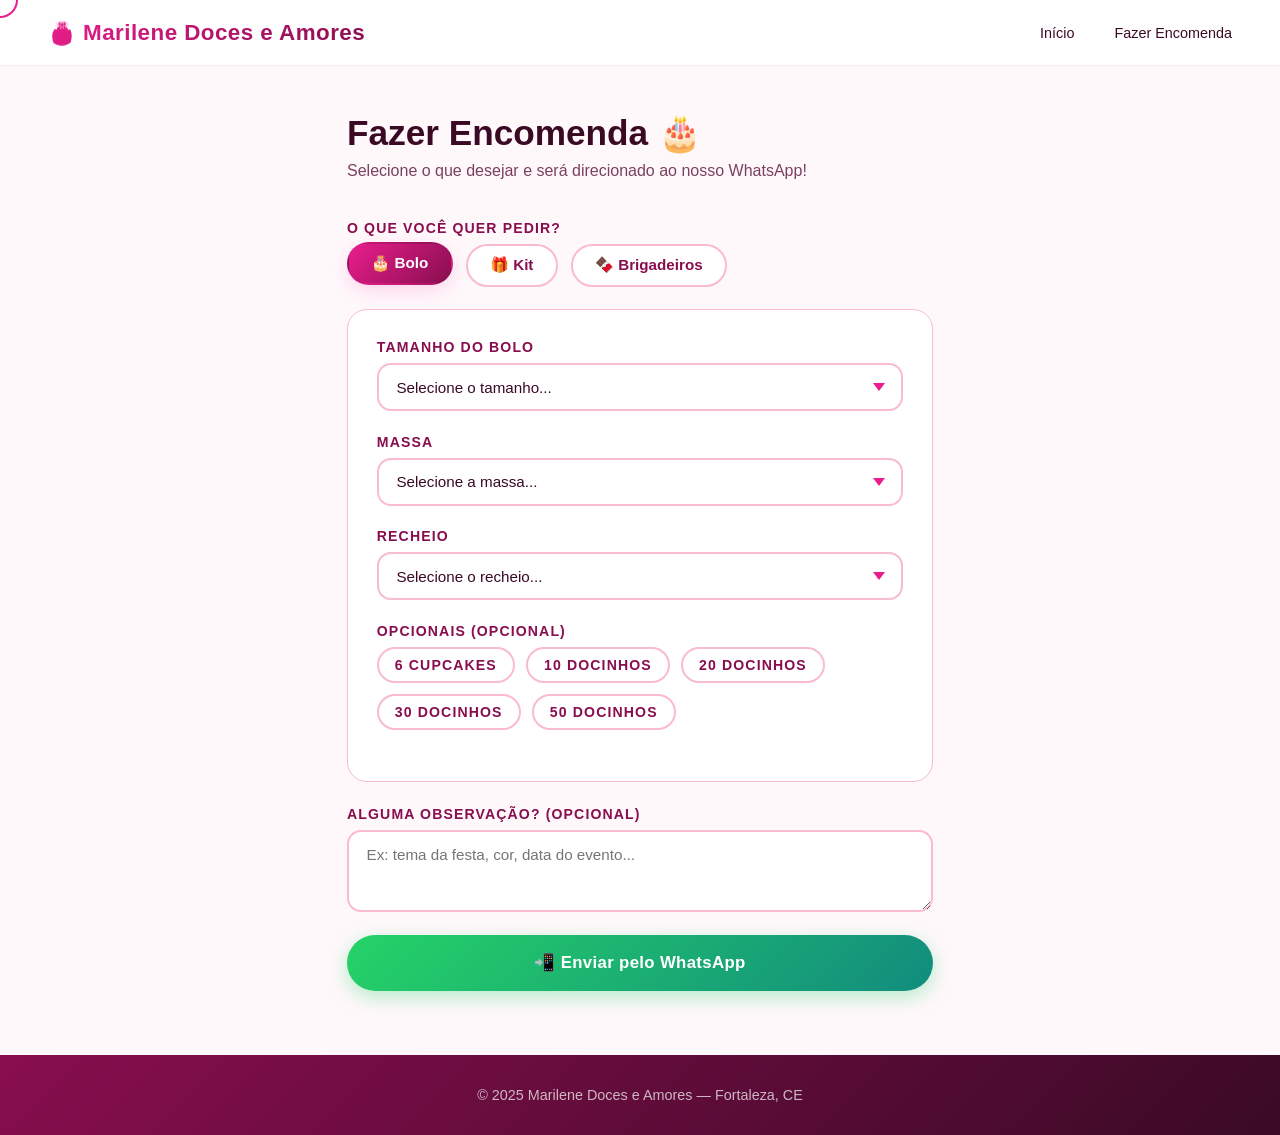
==== encomenda.html @ c903c0bf "subir" ====
<!DOCTYPE html>
<html lang="pt-BR">
<head>
  <meta charset="UTF-8">
  <meta name="viewport" content="width=device-width, initial-scale=1.0">
  <title>Fazer Encomenda — Marilene Bolos</title>
  <link rel="stylesheet" href="css/style.css">
</head>
<body>

  <!-- NAV -->
  <nav>
    <div class="logo">🎂 Marilene Doces e Amores</div>
    <ul>
      <li><a href="index.html">Início</a></li>
      <li><a href="encomenda.html">Fazer Encomenda</a></li>
    </ul>
  </nav>

  <!-- FORMULÁRIO -->
  <section id="encomenda">
    <h2>Fazer Encomenda 🎂</h2>
    <p class="encomenda-subtitulo">Selecione o que desejar e será direcionado ao nosso WhatsApp!</p>

    <form id="form-encomenda">

      <!-- TIPO DE PEDIDO -->
      <div class="form-grupo">
        <label>O que você quer pedir?</label>
        <div class="opcoes-tipo">
          <button type="button" class="tipo-btn ativo" onclick="selecionarTipo('bolo', this)">🎂 Bolo</button>
          <button type="button" class="tipo-btn" onclick="selecionarTipo('kit', this)">🎁 Kit</button>
          <button type="button" class="tipo-btn" onclick="selecionarTipo('brigadeiro', this)">🍫 Brigadeiros</button>
        </div>
      </div>

      <!-- SEÇÃO BOLO -->
      <div id="secao-bolo" class="secao-pedido">

        <div class="form-grupo">
          <label>Tamanho do bolo</label>
          <select id="tamanho">
            <option value="">Selecione o tamanho...</option>
            <option value="15 fatias — R$ 115,00">15 fatias — R$ 115,00</option>
            <option value="20 fatias — R$ 130,00">20 fatias — R$ 130,00</option>
            <option value="30 fatias — R$ 140,00">30 fatias — R$ 140,00</option>
            <option value="40 fatias — R$ 190,00">40 fatias — R$ 190,00</option>
            <option value="50 fatias — R$ 225,00">50 fatias — R$ 225,00</option>
            <option value="70 fatias — R$ 350,00">70 fatias — R$ 350,00</option>
          </select>
        </div>

        <div class="form-grupo">
          <label>Massa</label>
          <select id="massa">
            <option value="">Selecione a massa...</option>
            <option value="Red Velvet">Red Velvet</option>
            <option value="Chocolate">Chocolate</option>
            <option value="Branca">Branca</option>
            <option value="Cacau Black (acréscimo no valor)">Cacau Black (acréscimo no valor)</option>
          </select>
        </div>

        <div class="form-grupo">
          <label>Recheio</label>
          <select id="recheio">
            <option value="">Selecione o recheio...</option>
            <option value="Coco">Coco</option>
            <option value="Prestígio">Prestígio</option>
            <option value="Brigadeiro/Chocolate">Brigadeiro/Chocolate</option>
            <option value="Sensação">Sensação</option>
            <option value="Quatro Leites">Quatro Leites</option>
            <option value="Limão">Limão</option>
            <option value="Doce de Leite">Doce de Leite</option>
            <option value="Maracujá">Maracujá</option>
            <option value="Ninho">Ninho</option>
            <option value="Café">Café</option>
            <option value="Sabor Especial (verificar disponibilidade)">Sabor Especial</option>
          </select>
        </div>

        <!-- OPCIONAIS -->
        <div class="form-grupo">
          <label>Opcionais (opcional)</label>
          <div class="opcionais-grid">
            <label class="opcional-item">
              <input type="checkbox" value="+ 6 Cupcakes"> 6 Cupcakes
            </label>
            <label class="opcional-item">
              <input type="checkbox" value="+ 10 Docinhos"> 10 Docinhos
            </label>
            <label class="opcional-item">
              <input type="checkbox" value="+ 20 Docinhos"> 20 Docinhos
            </label>
            <label class="opcional-item">
              <input type="checkbox" value="+ 30 Docinhos"> 30 Docinhos
            </label>
            <label class="opcional-item">
              <input type="checkbox" value="+ 50 Docinhos"> 50 Docinhos
            </label>
          </div>
        </div>

      </div>
      <!-- FIM SEÇÃO BOLO -->

      <!-- SEÇÃO KIT -->
      <div id="secao-kit" class="secao-pedido" style="display:none;">

        <div class="form-grupo">
          <label>Escolha o Kit</label>
          <select id="kit">
            <option value="">Selecione o kit...</option>
            <option value="Kit Mensário — R$ 110,00 (Bolo 8 fatias + 4 Cupcakes + 10 Docinhos)">Kit Mensário — R$ 110,00</option>
            <option value="Kit 01 — R$ 135,00 (Bolo 15 fatias + 6 Cupcakes)">Kit 01 — R$ 135,00</option>
            <option value="Kit 02 — R$ 170,00 (Bolo 20 fatias + 6 Cupcakes + 20 Docinhos)">Kit 02 — R$ 170,00</option>
            <option value="Kit 03 — R$ 190,00 (Bolo 30 fatias + 6 Cupcakes + 30 Docinhos)">Kit 03 — R$ 190,00</option>
            <option value="Kit 04 — R$ 300,00 (Bolo 40 fatias + 6 Cupcakes + 50 Docinhos)">Kit 04 — R$ 300,00</option>
            <option value="Kit 05 — R$ 350,00 (Bolo 50 fatias + 6 Cupcakes + 50 Docinhos)">Kit 05 — R$ 350,00</option>
            <option value="Kit 06 — R$ 500,00 (Bolo 70 fatias + 6 Cupcakes + 50 Docinhos)">Kit 06 — R$ 500,00</option>
          </select>
        </div>

        <div class="form-grupo">
          <label>Massa</label>
          <select id="massa-kit">
            <option value="">Selecione a massa...</option>
            <option value="Red Velvet">Red Velvet</option>
            <option value="Chocolate">Chocolate</option>
            <option value="Branca">Branca</option>
            <option value="Cacau Black (acréscimo no valor)">Cacau Black (acréscimo no valor)</option>
          </select>
        </div>

        <div class="form-grupo">
          <label>Recheio</label>
          <select id="recheio-kit">
            <option value="">Selecione o recheio...</option>
            <option value="Coco">Coco</option>
            <option value="Prestígio">Prestígio</option>
            <option value="Brigadeiro/Chocolate">Brigadeiro/Chocolate</option>
            <option value="Sensação">Sensação</option>
            <option value="Quatro Leites">Quatro Leites</option>
            <option value="Limão">Limão</option>
            <option value="Doce de Leite">Doce de Leite</option>
            <option value="Maracujá">Maracujá</option>
            <option value="Ninho">Ninho</option>
            <option value="Café">Café</option>
            <option value="Sabor Especial (verificar disponibilidade)">Sabor Especial</option>
          </select>
        </div>

      </div>
      <!-- FIM SEÇÃO KIT -->

      <!-- SEÇÃO BRIGADEIROS -->
      <div id="secao-brigadeiro" class="secao-pedido" style="display:none;">

        <div class="form-grupo">
          <label>Brigadeiros</label>
          <select id="brigadeiro">
            <option value="">Selecione...</option>
            <option value="Cento de Brigadeiros — R$ 150,00">Cento — R$ 150,00</option>
          </select>
        </div>

      </div>
      <!-- FIM SEÇÃO BRIGADEIROS -->

      <!-- OBSERVAÇÕES -->
      <div class="form-grupo">
        <label>Alguma observação? (opcional)</label>
        <textarea id="obs" placeholder="Ex: tema da festa, cor, data do evento..." rows="3"></textarea>
      </div>

      <button type="submit" class="btn-whatsapp">
        📲 Enviar pelo WhatsApp
      </button>

    </form>
  </section>

  <!-- RODAPÉ -->
  <footer>
    <p>© 2025 Marilene Doces e Amores — Fortaleza, CE</p>
  </footer>

  <script src="js/script.js"></script>
</body>
</html>
---- css/style.css ----
/* ================================
   RESET E BASE
================================ */
* {
  margin: 0;
  padding: 0;
  box-sizing: border-box;
}

:root {
  --rosa:        #e91e8c;
  --rosa-claro:  #f8bbd0;
  --rosa-suave:  #fce4ec;
  --rosa-escuro: #880e4f;
  --branco:      #ffffff;
  --creme:       #fff8fb;
  --cinza:       #f3e8ee;
  --texto:       #3a0a25;
  --sombra:      rgba(233, 30, 140, 0.15);
}

html {
  scroll-behavior: smooth;
}

body {
  font-family: 'Segoe UI', sans-serif;
  background: var(--creme);
  color: var(--texto);
  overflow-x: hidden;
}

/* ================================
   CURSOR PERSONALIZADO
================================ */
body {
  cursor: none;
}

.cursor {
  width: 12px;
  height: 12px;
  background: var(--rosa);
  border-radius: 50%;
  position: fixed;
  pointer-events: none;
  z-index: 9999;
  transition: transform 0.15s ease;
}

.cursor-anel {
  width: 36px;
  height: 36px;
  border: 2px solid var(--rosa);
  border-radius: 50%;
  position: fixed;
  pointer-events: none;
  z-index: 9998;
  transition: all 0.12s ease;
  transform: translate(-50%, -50%);
}

/* ================================
   NAV
================================ */
nav {
  position: fixed;
  top: 0; left: 0; right: 0;
  z-index: 1000;
  display: flex;
  justify-content: space-between;
  align-items: center;
  padding: 1.2rem 3rem;
  background: rgba(255, 255, 255, 0.85);
  backdrop-filter: blur(16px);
  border-bottom: 1px solid rgba(233, 30, 140, 0.1);
  transition: all 0.4s ease;
}

nav.scrolled {
  padding: 0.8rem 3rem;
  box-shadow: 0 4px 30px var(--sombra);
}

.logo {
  font-size: 1.4rem;
  font-weight: 800;
  background: linear-gradient(135deg, var(--rosa), var(--rosa-escuro));
  -webkit-background-clip: text;
  -webkit-text-fill-color: transparent;
  letter-spacing: 0.02em;
}

nav ul {
  list-style: none;
  display: flex;
  gap: 2.5rem;
  align-items: center;
}

nav ul a {
  text-decoration: none;
  color: var(--texto);
  font-size: 0.9rem;
  font-weight: 500;
  position: relative;
  transition: color 0.3s;
}

nav ul a::after {
  content: '';
  position: absolute;
  bottom: -4px;
  left: 0;
  width: 0;
  height: 2px;
  background: var(--rosa);
  border-radius: 2px;
  transition: width 0.3s ease;
}

nav ul a:hover { color: var(--rosa); }
nav ul a:hover::after { width: 100%; }

.nav-btn {
  background: linear-gradient(135deg, var(--rosa), var(--rosa-escuro));
  color: #fff;
  border: none;
  padding: 0.6rem 1.4rem;
  border-radius: 50px;
  font-size: 0.85rem;
  font-weight: 600;
  cursor: pointer;
  text-decoration: none;
  transition: all 0.3s ease;
  box-shadow: 0 4px 15px var(--sombra);
}

.nav-btn:hover {
  transform: translateY(-2px);
  box-shadow: 0 8px 25px var(--sombra);
}

/* ================================
   HERO
================================ */
#inicio {
  min-height: 100vh;
  display: flex;
  align-items: center;
  justify-content: center;
  text-align: center;
  padding: 6rem 2rem 4rem;
  position: relative;
  overflow: hidden;
}

.hero-bg {
  position: absolute;
  inset: 0;
  background: radial-gradient(ellipse at 70% 50%, #fce4ec 0%, var(--creme) 60%);
  z-index: 0;
}

/* bolhas decorativas */
.bolha {
  position: absolute;
  border-radius: 50%;
  background: linear-gradient(135deg, var(--rosa-claro), var(--rosa-suave));
  opacity: 0.5;
  animation: flutuar 6s ease-in-out infinite;
}

.bolha-1 { width: 300px; height: 300px; top: -80px; right: -80px; animation-delay: 0s; }
.bolha-2 { width: 180px; height: 180px; bottom: 10%; left: -50px; animation-delay: 2s; }
.bolha-3 { width: 100px; height: 100px; top: 30%; left: 10%; animation-delay: 4s; }

@keyframes flutuar {
  0%, 100% { transform: translateY(0px) scale(1); }
  50% { transform: translateY(-20px) scale(1.05); }
}

.hero-content {
  position: relative;
  z-index: 2;
  max-width: 700px;
}

.hero-tag {
  display: inline-block;
  background: var(--rosa-suave);
  color: var(--rosa);
  font-size: 0.8rem;
  font-weight: 700;
  letter-spacing: 0.15em;
  text-transform: uppercase;
  padding: 0.4rem 1.2rem;
  border-radius: 50px;
  margin-bottom: 1.5rem;
  border: 1px solid var(--rosa-claro);
}

.hero-content h1 {
  font-size: clamp(2.5rem, 6vw, 4.5rem);
  font-weight: 900;
  line-height: 1.1;
  color: var(--texto);
  margin-bottom: 1.2rem;
}

.hero-content h1 span {
  background: linear-gradient(135deg, var(--rosa), var(--rosa-escuro));
  -webkit-background-clip: text;
  -webkit-text-fill-color: transparent;
}

.hero-content p {
  font-size: 1.1rem;
  color: #7a4060;
  margin-bottom: 2.5rem;
  line-height: 1.7;
}

.hero-btns {
  display: flex;
  gap: 1rem;
  justify-content: center;
  flex-wrap: wrap;
}

.btn-primario {
  background: linear-gradient(135deg, var(--rosa), var(--rosa-escuro));
  color: #fff;
  padding: 0.9rem 2.2rem;
  border-radius: 50px;
  font-size: 1rem;
  font-weight: 700;
  text-decoration: none;
  border: none;
  cursor: pointer;
  transition: all 0.3s ease;
  box-shadow: 0 6px 20px var(--sombra);
  display: inline-block;
}

.btn-primario:hover {
  transform: translateY(-3px);
  box-shadow: 0 12px 30px var(--sombra);
}

.btn-secundario {
  background: transparent;
  color: var(--rosa);
  padding: 0.9rem 2.2rem;
  border-radius: 50px;
  font-size: 1rem;
  font-weight: 700;
  text-decoration: none;
  border: 2px solid var(--rosa);
  cursor: pointer;
  transition: all 0.3s ease;
  display: inline-block;
}

.btn-secundario:hover {
  background: var(--rosa-suave);
  transform: translateY(-3px);
}

/* contador hero */
.hero-stats {
  display: flex;
  justify-content: center;
  gap: 3rem;
  margin-top: 3.5rem;
  flex-wrap: wrap;
}

.stat {
  text-align: center;
}

.stat strong {
  display: block;
  font-size: 2rem;
  font-weight: 900;
  background: linear-gradient(135deg, var(--rosa), var(--rosa-escuro));
  -webkit-background-clip: text;
  -webkit-text-fill-color: transparent;
}

.stat span {
  font-size: 0.8rem;
  color: #7a4060;
  text-transform: uppercase;
  letter-spacing: 0.1em;
}

/* ================================
   SEÇÃO GERAL
================================ */
section {
  padding: 5rem 2rem;
}

.secao-topo {
  text-align: center;
  margin-bottom: 3rem;
}

.secao-label {
  display: inline-block;
  background: var(--rosa-suave);
  color: var(--rosa);
  font-size: 0.75rem;
  font-weight: 700;
  letter-spacing: 0.15em;
  text-transform: uppercase;
  padding: 0.35rem 1rem;
  border-radius: 50px;
  margin-bottom: 0.8rem;
  border: 1px solid var(--rosa-claro);
}

.secao-topo h2 {
  font-size: clamp(1.8rem, 4vw, 2.8rem);
  font-weight: 900;
  color: var(--texto);
}

.secao-topo h2 span {
  background: linear-gradient(135deg, var(--rosa), var(--rosa-escuro));
  -webkit-background-clip: text;
  -webkit-text-fill-color: transparent;
}

/* ================================
   ABAS
================================ */
#conteudo {
  max-width: 1100px;
  margin: 0 auto;
  padding: 0 2rem 5rem;
}

.abas {
  display: flex;
  justify-content: center;
  gap: 0.8rem;
  margin-bottom: 3rem;
  background: var(--cinza);
  padding: 0.5rem;
  border-radius: 50px;
  width: fit-content;
  margin-left: auto;
  margin-right: auto;
}

.aba-btn {
  background: transparent;
  border: none;
  color: #7a4060;
  padding: 0.65rem 1.8rem;
  border-radius: 50px;
  font-size: 0.95rem;
  font-weight: 600;
  cursor: pointer;
  font-family: 'Segoe UI', sans-serif;
  transition: all 0.35s ease;
}

.aba-btn.ativa {
  background: linear-gradient(135deg, var(--rosa), var(--rosa-escuro));
  color: #fff;
  box-shadow: 0 4px 15px var(--sombra);
}

.aba-btn:hover:not(.ativa) {
  background: var(--rosa-suave);
  color: var(--rosa);
}

.aba-conteudo { display: none; }
.aba-conteudo.ativa { display: block; animation: fadeIn 0.4s ease; }

@keyframes fadeIn {
  from { opacity: 0; transform: translateY(10px); }
  to   { opacity: 1; transform: translateY(0); }
}

/* ================================
   SEÇÕES DO CARDÁPIO
================================ */
.secao-cardapio {
  margin-bottom: 3.5rem;
}

.secao-titulo {
  font-size: 1.3rem;
  font-weight: 800;
  color: var(--rosa-escuro);
  margin-bottom: 1.5rem;
  display: flex;
  align-items: center;
  gap: 0.5rem;
}

.secao-titulo::after {
  content: '';
  flex: 1;
  height: 2px;
  background: linear-gradient(to right, var(--rosa-claro), transparent);
  margin-left: 0.8rem;
  border-radius: 2px;
}

/* CARDS */
.cards {
  display: grid;
  grid-template-columns: repeat(auto-fill, minmax(180px, 1fr));
  gap: 1.2rem;
}

.card {
  background: var(--branco);
  border: 1.5px solid var(--rosa-claro);
  border-radius: 20px;
  padding: 1.5rem 1.2rem;
  text-align: center;
  cursor: default;
  transition: all 0.35s ease;
  position: relative;
  overflow: hidden;
}

.card::before {
  content: '';
  position: absolute;
  top: 0; left: 0; right: 0;
  height: 3px;
  background: linear-gradient(135deg, var(--rosa), var(--rosa-escuro));
  transform: scaleX(0);
  transition: transform 0.35s ease;
}

.card:hover {
  transform: translateY(-6px);
  box-shadow: 0 16px 40px var(--sombra);
  border-color: var(--rosa);
}

.card:hover::before { transform: scaleX(1); }

.card h3 {
  font-size: 1rem;
  font-weight: 700;
  color: var(--texto);
  margin-bottom: 0.4rem;
}

.card p {
  font-size: 0.82rem;
  color: #7a4060;
  margin-bottom: 0.8rem;
  line-height: 1.5;
}

.card span {
  background: linear-gradient(135deg, var(--rosa), var(--rosa-escuro));
  -webkit-background-clip: text;
  -webkit-text-fill-color: transparent;
  font-weight: 800;
  font-size: 1rem;
}

/* LISTA (recheios/massas) */
.lista-grid {
  display: flex;
  flex-wrap: wrap;
  gap: 0.7rem;
}

.item-lista {
  background: var(--branco);
  border: 1.5px solid var(--rosa-claro);
  color: var(--rosa-escuro);
  padding: 0.45rem 1.1rem;
  border-radius: 50px;
  font-size: 0.88rem;
  font-weight: 500;
  transition: all 0.3s ease;
  cursor: default;
}

.item-lista:hover {
  background: linear-gradient(135deg, var(--rosa), var(--rosa-escuro));
  color: #fff;
  border-color: transparent;
  transform: translateY(-2px);
  box-shadow: 0 4px 12px var(--sombra);
}

.item-lista.destaque {
  background: var(--rosa-suave);
  border-color: var(--rosa);
  color: var(--rosa);
  font-style: italic;
}

/* PAGAMENTO */
.info-pagamento {
  background: linear-gradient(135deg, var(--rosa-suave), #fff);
  border: 1.5px solid var(--rosa-claro);
  border-radius: 20px;
  padding: 1.8rem 2rem;
  display: flex;
  flex-direction: column;
  gap: 0.7rem;
}

.info-pagamento p {
  font-size: 0.95rem;
  color: var(--rosa-escuro);
}

/* GALERIA */
.galeria-grid {
  display: grid;
  grid-template-columns: repeat(3, 1fr);
  gap: 1rem;
}

.galeria-grid img {
  width: 100%;
  border-radius: 16px;
  object-fit: cover;
  height: 220px;
  border: 2px solid var(--rosa-claro);
  transition: all 0.4s ease;
  filter: brightness(0.97);
}

.galeria-grid img:hover {
  transform: scale(1.04);
  box-shadow: 0 12px 32px var(--sombra);
  filter: brightness(1.04);
}

/* ================================
   RODAPÉ
================================ */
footer {
  background: linear-gradient(135deg, var(--rosa-escuro), #3a0a25);
  color: rgba(255,255,255,0.7);
  text-align: center;
  padding: 2rem;
  font-size: 0.9rem;
}

footer strong { color: #fff; }

/* ================================
   PÁGINA ENCOMENDA
================================ */
#encomenda {
  padding: 7rem 2rem 4rem;
  min-height: 100vh;
  max-width: 650px;
  margin: 0 auto;
}

#encomenda h2 {
  font-size: 2.2rem;
  font-weight: 900;
  color: var(--texto);
  margin-bottom: 0.5rem;
}

#encomenda h2 span {
  background: linear-gradient(135deg, var(--rosa), var(--rosa-escuro));
  -webkit-background-clip: text;
  -webkit-text-fill-color: transparent;
}

.encomenda-subtitulo {
  color: #7a4060;
  margin-bottom: 2.5rem;
  font-size: 1rem;
}

/* TIPO BOTÕES */
.opcoes-tipo {
  display: flex;
  gap: 0.8rem;
  flex-wrap: wrap;
}

.tipo-btn {
  background: var(--branco);
  border: 2px solid var(--rosa-claro);
  color: var(--rosa-escuro);
  padding: 0.65rem 1.4rem;
  border-radius: 50px;
  font-size: 0.95rem;
  font-weight: 600;
  cursor: pointer;
  font-family: 'Segoe UI', sans-serif;
  transition: all 0.3s ease;
}

.tipo-btn.ativo {
  background: linear-gradient(135deg, var(--rosa), var(--rosa-escuro));
  color: #fff;
  border-color: transparent;
  box-shadow: 0 6px 18px var(--sombra);
  transform: translateY(-2px);
}

.tipo-btn:hover:not(.ativo) {
  border-color: var(--rosa);
  color: var(--rosa);
  transform: translateY(-2px);
}

/* GRUPO FORM */
.form-grupo {
  display: flex;
  flex-direction: column;
  gap: 0.5rem;
  margin-bottom: 1.4rem;
}

.form-grupo label {
  font-size: 0.88rem;
  font-weight: 700;
  color: var(--rosa-escuro);
  text-transform: uppercase;
  letter-spacing: 0.08em;
}

.form-grupo select,
.form-grupo textarea {
  padding: 0.85rem 1.1rem;
  border: 2px solid var(--rosa-claro);
  border-radius: 14px;
  font-size: 0.95rem;
  font-family: 'Segoe UI', sans-serif;
  background: var(--branco);
  color: var(--texto);
  outline: none;
  transition: all 0.3s ease;
  appearance: none;
}

.form-grupo select:focus,
.form-grupo textarea:focus {
  border-color: var(--rosa);
  box-shadow: 0 0 0 4px rgba(233, 30, 140, 0.1);
}

.form-grupo select {
  background-image: url("data:image/svg+xml,%3Csvg xmlns='http://www.w3.org/2000/svg' width='12' height='8' viewBox='0 0 12 8'%3E%3Cpath fill='%23e91e8c' d='M6 8L0 0h12z'/%3E%3C/svg%3E");
  background-repeat: no-repeat;
  background-position: right 1rem center;
  padding-right: 2.5rem;
  cursor: pointer;
}

/* OPCIONAIS */
.opcionais-grid {
  display: flex;
  flex-wrap: wrap;
  gap: 0.7rem;
}

.opcional-item {
  display: flex;
  align-items: center;
  gap: 0.4rem;
  background: var(--branco);
  border: 2px solid var(--rosa-claro);
  padding: 0.5rem 1rem;
  border-radius: 50px;
  cursor: pointer;
  font-size: 0.88rem;
  color: var(--rosa-escuro);
  font-weight: 500;
  transition: all 0.3s ease;
  user-select: none;
}

.opcional-item:has(input:checked) {
  background: linear-gradient(135deg, var(--rosa), var(--rosa-escuro));
  color: #fff;
  border-color: transparent;
  box-shadow: 0 4px 12px var(--sombra);
}

.opcional-item input { display: none; }

/* SEÇÃO PEDIDO */
.secao-pedido {
  background: var(--branco);
  border: 1.5px solid var(--rosa-claro);
  border-radius: 20px;
  padding: 1.8rem;
  margin-bottom: 1.5rem;
  animation: fadeIn 0.4s ease;
}

/* BOTÃO WHATSAPP */
.btn-whatsapp {
  background: linear-gradient(135deg, #25D366, #128C7E);
  color: #fff;
  border: none;
  padding: 1.1rem 2rem;
  border-radius: 50px;
  font-size: 1.05rem;
  font-weight: 700;
  cursor: pointer;
  font-family: 'Segoe UI', sans-serif;
  width: 100%;
  transition: all 0.3s ease;
  box-shadow: 0 6px 20px rgba(37, 211, 102, 0.35);
  letter-spacing: 0.02em;
}

.btn-whatsapp:hover {
  transform: translateY(-3px);
  box-shadow: 0 12px 30px rgba(37, 211, 102, 0.45);
}

/* ================================
   ANIMAÇÕES DE ENTRADA
================================ */
.revelar {
  opacity: 0;
  transform: translateY(30px);
  transition: opacity 0.6s ease, transform 0.6s ease;
}

.revelar.visivel {
  opacity: 1;
  transform: translateY(0);
}


/* ================================
   DIFERENCIAIS
================================ */
#diferenciais {
  background: var(--branco);
  padding: 5rem 2rem;
}

.diferenciais-grid {
  display: grid;
  grid-template-columns: repeat(auto-fit, minmax(220px, 1fr));
  gap: 1.5rem;
  max-width: 1100px;
  margin: 0 auto;
}

.diferencial-card {
  background: var(--creme);
  border: 1.5px solid var(--rosa-claro);
  border-radius: 24px;
  padding: 2rem 1.5rem;
  text-align: center;
  transition: all 0.35s ease;
  position: relative;
  overflow: hidden;
}

.diferencial-card::after {
  content: '';
  position: absolute;
  inset: 0;
  background: linear-gradient(135deg, var(--rosa-suave), transparent);
  opacity: 0;
  transition: opacity 0.35s ease;
  border-radius: 24px;
}

.diferencial-card:hover {
  transform: translateY(-8px);
  box-shadow: 0 20px 50px var(--sombra);
  border-color: var(--rosa);
}

.diferencial-card:hover::after {
  opacity: 1;
}

.diferencial-icone {
  font-size: 2.8rem;
  margin-bottom: 1rem;
  display: block;
  position: relative;
  z-index: 1;
  transition: transform 0.3s ease;
}

.diferencial-card:hover .diferencial-icone {
  transform: scale(1.15) rotate(-5deg);
}

.diferencial-card h3 {
  font-size: 1.05rem;
  font-weight: 800;
  color: var(--rosa-escuro);
  margin-bottom: 0.6rem;
  position: relative;
  z-index: 1;
}

.diferencial-card p {
  font-size: 0.88rem;
  color: #7a4060;
  line-height: 1.6;
  position: relative;
  z-index: 1;
}

/* ================================
   INFO DA LOJA
================================ */
#info-loja {
  background: linear-gradient(135deg, var(--rosa-escuro), #3a0a25);
  padding: 3.5rem 2rem;
}

.info-loja-container {
  max-width: 1000px;
  margin: 0 auto;
  display: flex;
  align-items: center;
  justify-content: center;
  gap: 1rem;
  flex-wrap: wrap;
}

.info-bloco {
  display: flex;
  align-items: center;
  gap: 1rem;
  padding: 0.5rem 1.5rem;
  transition: transform 0.3s ease;
}

.info-bloco:hover {
  transform: translateY(-4px);
}

.info-icone {
  font-size: 2rem;
  flex-shrink: 0;
}

.info-bloco h4 {
  font-size: 0.75rem;
  text-transform: uppercase;
  letter-spacing: 0.12em;
  color: var(--rosa-claro);
  margin-bottom: 0.2rem;
  font-weight: 700;
}

.info-bloco p {
  font-size: 0.92rem;
  color: rgba(255, 255, 255, 0.9);
  line-height: 1.5;
}

.info-divisor {
  width: 1px;
  height: 60px;
  background: rgba(255, 255, 255, 0.15);
  flex-shrink: 0;
}

@media (max-width: 600px) {
  .info-divisor { display: none; }
  .info-bloco { width: 100%; justify-content: center; text-align: center; }
}
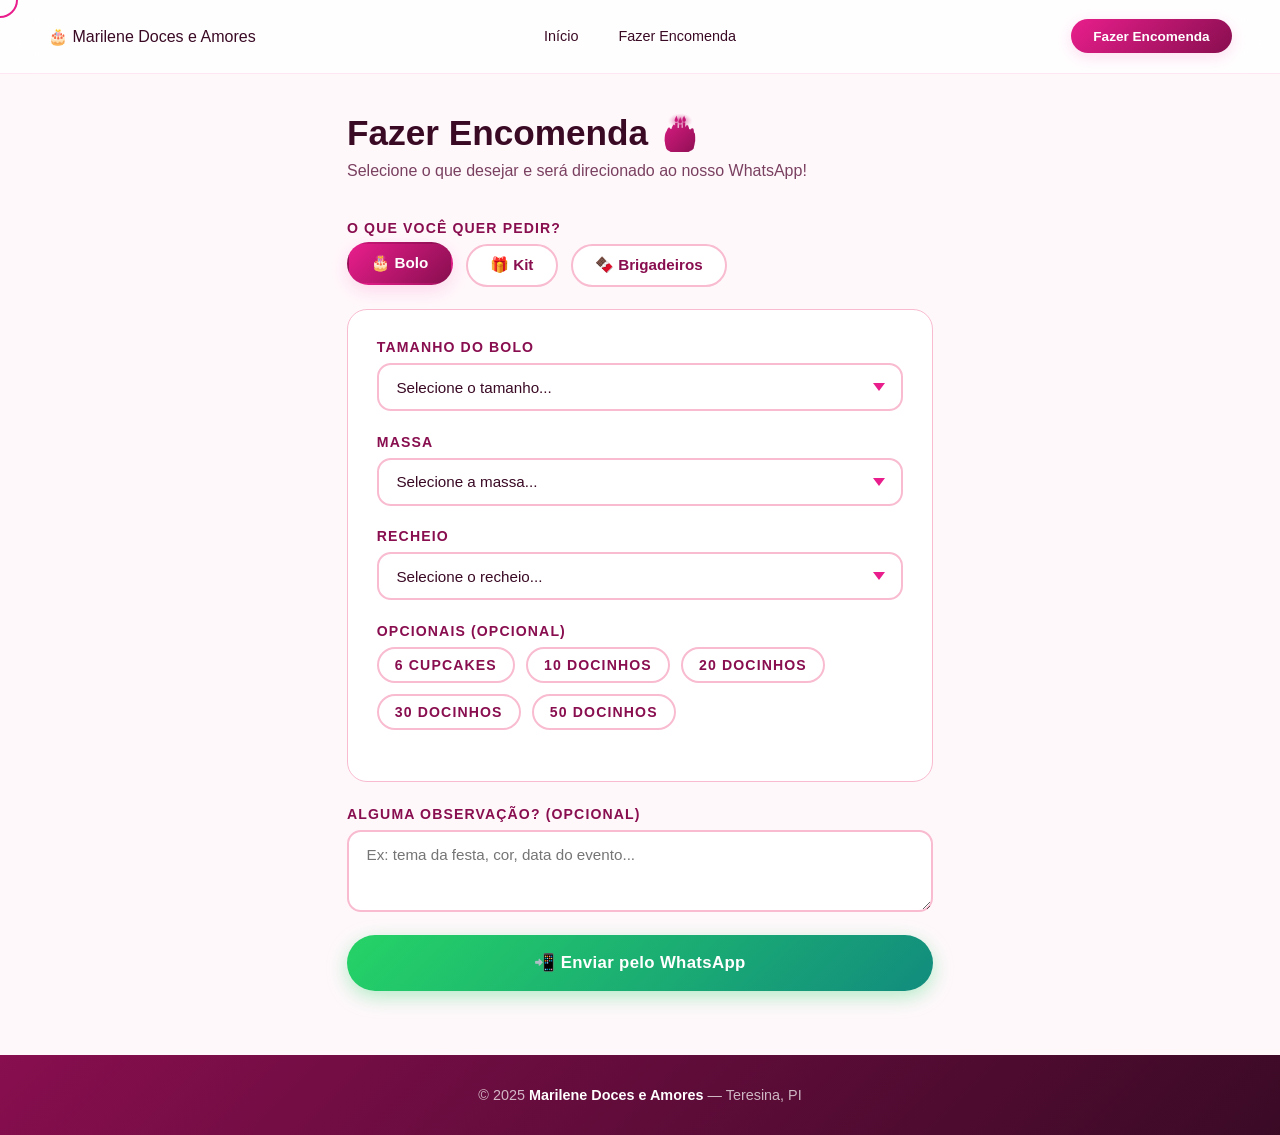
==== commit 83812820: "erros corrigidos no cll" ====
--- a/encomenda.html
+++ b/encomenda.html
@@ -15,11 +15,12 @@
       <li><a href="index.html">Início</a></li>
       <li><a href="encomenda.html">Fazer Encomenda</a></li>
     </ul>
+    <a href="encomenda.html" class="nav-btn">Fazer Encomenda</a>
   </nav>
 
   <!-- FORMULÁRIO -->
   <section id="encomenda">
-    <h2>Fazer Encomenda 🎂</h2>
+    <h2>Fazer Encomenda <span>🎂</span></h2>
     <p class="encomenda-subtitulo">Selecione o que desejar e será direcionado ao nosso WhatsApp!</p>
 
     <form id="form-encomenda">
@@ -79,7 +80,6 @@
           </select>
         </div>
 
-        <!-- OPCIONAIS -->
         <div class="form-grupo">
           <label>Opcionais (opcional)</label>
           <div class="opcionais-grid">
@@ -150,6 +150,24 @@
           </select>
         </div>
 
+        <div class="form-grupo">
+          <label>Sabor dos Docinhos do Kit</label>
+          <div class="opcionais-grid">
+            <label class="opcional-item">
+              <input type="checkbox" value="Tradicional"> Tradicional
+            </label>
+            <label class="opcional-item">
+              <input type="checkbox" value="Beijinho"> Beijinho
+            </label>
+            <label class="opcional-item">
+              <input type="checkbox" value="Ninho"> Ninho
+            </label>
+          </div>
+          <small style="color: #7a4060; font-size: 0.8rem; margin-top: 0.4rem;">
+            💡 Você pode escolher mais de um sabor!
+          </small>
+        </div>
+
       </div>
       <!-- FIM SEÇÃO KIT -->
 
@@ -157,11 +175,29 @@
       <div id="secao-brigadeiro" class="secao-pedido" style="display:none;">
 
         <div class="form-grupo">
-          <label>Brigadeiros</label>
+          <label>Quantidade</label>
           <select id="brigadeiro">
-            <option value="">Selecione...</option>
-            <option value="Cento de Brigadeiros — R$ 150,00">Cento — R$ 150,00</option>
-          </select>
+            <option value="">Selecione a quantidade...</option>
+            <option value="Cento de Brigadeiros — R$ 150,00">Cento (100 unidades) — R$ 150,00</option>
+          </select>
+        </div>
+
+        <div class="form-grupo">
+          <label>Sabores dos Brigadeiros</label>
+          <div class="opcionais-grid">
+            <label class="opcional-item">
+              <input type="checkbox" value="Tradicional"> Tradicional
+            </label>
+            <label class="opcional-item">
+              <input type="checkbox" value="Beijinho"> Beijinho
+            </label>
+            <label class="opcional-item">
+              <input type="checkbox" value="Ninho"> Ninho
+            </label>
+          </div>
+          <small style="color: #7a4060; font-size: 0.8rem; margin-top: 0.4rem;">
+            💡 Você pode escolher mais de um sabor!
+          </small>
         </div>
 
       </div>
@@ -182,7 +218,7 @@
 
   <!-- RODAPÉ -->
   <footer>
-    <p>© 2025 Marilene Doces e Amores — Fortaleza, CE</p>
+    <p>© 2025 <strong>Marilene Doces e Amores</strong> — Teresina, PI</p>
   </footer>
 
   <script src="js/script.js"></script>
--- a/css/style.css
+++ b/css/style.css
@@ -19,24 +19,19 @@
   --sombra:      rgba(233, 30, 140, 0.15);
 }
 
-html {
-  scroll-behavior: smooth;
-}
+html { scroll-behavior: smooth; }
 
 body {
   font-family: 'Segoe UI', sans-serif;
   background: var(--creme);
   color: var(--texto);
   overflow-x: hidden;
+  cursor: none;
 }
 
 /* ================================
    CURSOR PERSONALIZADO
 ================================ */
-body {
-  cursor: none;
-}
-
 .cursor {
   width: 12px;
   height: 12px;
@@ -82,20 +77,14 @@
   box-shadow: 0 4px 30px var(--sombra);
 }
 
-.logo {
-  font-size: 1.4rem;
-  font-weight: 800;
-  background: linear-gradient(135deg, var(--rosa), var(--rosa-escuro));
-  -webkit-background-clip: text;
-  -webkit-text-fill-color: transparent;
-  letter-spacing: 0.02em;
-}
-
 nav ul {
   list-style: none;
   display: flex;
   gap: 2.5rem;
   align-items: center;
+  position: absolute;
+  left: 50%;
+  transform: translateX(-50%);
 }
 
 nav ul a {
@@ -110,10 +99,8 @@
 nav ul a::after {
   content: '';
   position: absolute;
-  bottom: -4px;
-  left: 0;
-  width: 0;
-  height: 2px;
+  bottom: -4px; left: 0;
+  width: 0; height: 2px;
   background: var(--rosa);
   border-radius: 2px;
   transition: width 0.3s ease;
@@ -162,7 +149,6 @@
   z-index: 0;
 }
 
-/* bolhas decorativas */
 .bolha {
   position: absolute;
   border-radius: 50%;
@@ -177,7 +163,7 @@
 
 @keyframes flutuar {
   0%, 100% { transform: translateY(0px) scale(1); }
-  50% { transform: translateY(-20px) scale(1.05); }
+  50%       { transform: translateY(-20px) scale(1.05); }
 }
 
 .hero-content {
@@ -267,7 +253,6 @@
   transform: translateY(-3px);
 }
 
-/* contador hero */
 .hero-stats {
   display: flex;
   justify-content: center;
@@ -276,9 +261,7 @@
   flex-wrap: wrap;
 }
 
-.stat {
-  text-align: center;
-}
+.stat { text-align: center; }
 
 .stat strong {
   display: block;
@@ -299,9 +282,7 @@
 /* ================================
    SEÇÃO GERAL
 ================================ */
-section {
-  padding: 5rem 2rem;
-}
+section { padding: 5rem 2rem; }
 
 .secao-topo {
   text-align: center;
@@ -335,7 +316,7 @@
 }
 
 /* ================================
-   ABAS
+   CARDÁPIO
 ================================ */
 #conteudo {
   max-width: 1100px;
@@ -343,57 +324,7 @@
   padding: 0 2rem 5rem;
 }
 
-.abas {
-  display: flex;
-  justify-content: center;
-  gap: 0.8rem;
-  margin-bottom: 3rem;
-  background: var(--cinza);
-  padding: 0.5rem;
-  border-radius: 50px;
-  width: fit-content;
-  margin-left: auto;
-  margin-right: auto;
-}
-
-.aba-btn {
-  background: transparent;
-  border: none;
-  color: #7a4060;
-  padding: 0.65rem 1.8rem;
-  border-radius: 50px;
-  font-size: 0.95rem;
-  font-weight: 600;
-  cursor: pointer;
-  font-family: 'Segoe UI', sans-serif;
-  transition: all 0.35s ease;
-}
-
-.aba-btn.ativa {
-  background: linear-gradient(135deg, var(--rosa), var(--rosa-escuro));
-  color: #fff;
-  box-shadow: 0 4px 15px var(--sombra);
-}
-
-.aba-btn:hover:not(.ativa) {
-  background: var(--rosa-suave);
-  color: var(--rosa);
-}
-
-.aba-conteudo { display: none; }
-.aba-conteudo.ativa { display: block; animation: fadeIn 0.4s ease; }
-
-@keyframes fadeIn {
-  from { opacity: 0; transform: translateY(10px); }
-  to   { opacity: 1; transform: translateY(0); }
-}
-
-/* ================================
-   SEÇÕES DO CARDÁPIO
-================================ */
-.secao-cardapio {
-  margin-bottom: 3.5rem;
-}
+.secao-cardapio { margin-bottom: 3.5rem; }
 
 .secao-titulo {
   font-size: 1.3rem;
@@ -473,7 +404,7 @@
   font-size: 1rem;
 }
 
-/* LISTA (recheios/massas) */
+/* LISTA */
 .lista-grid {
   display: flex;
   flex-wrap: wrap;
@@ -523,29 +454,6 @@
   color: var(--rosa-escuro);
 }
 
-/* GALERIA */
-.galeria-grid {
-  display: grid;
-  grid-template-columns: repeat(3, 1fr);
-  gap: 1rem;
-}
-
-.galeria-grid img {
-  width: 100%;
-  border-radius: 16px;
-  object-fit: cover;
-  height: 220px;
-  border: 2px solid var(--rosa-claro);
-  transition: all 0.4s ease;
-  filter: brightness(0.97);
-}
-
-.galeria-grid img:hover {
-  transform: scale(1.04);
-  box-shadow: 0 12px 32px var(--sombra);
-  filter: brightness(1.04);
-}
-
 /* ================================
    RODAPÉ
 ================================ */
@@ -588,7 +496,6 @@
   font-size: 1rem;
 }
 
-/* TIPO BOTÕES */
 .opcoes-tipo {
   display: flex;
   gap: 0.8rem;
@@ -622,7 +529,6 @@
   transform: translateY(-2px);
 }
 
-/* GRUPO FORM */
 .form-grupo {
   display: flex;
   flex-direction: column;
@@ -666,7 +572,6 @@
   cursor: pointer;
 }
 
-/* OPCIONAIS */
 .opcionais-grid {
   display: flex;
   flex-wrap: wrap;
@@ -698,7 +603,6 @@
 
 .opcional-item input { display: none; }
 
-/* SEÇÃO PEDIDO */
 .secao-pedido {
   background: var(--branco);
   border: 1.5px solid var(--rosa-claro);
@@ -708,7 +612,6 @@
   animation: fadeIn 0.4s ease;
 }
 
-/* BOTÃO WHATSAPP */
 .btn-whatsapp {
   background: linear-gradient(135deg, #25D366, #128C7E);
   color: #fff;
@@ -744,6 +647,10 @@
   transform: translateY(0);
 }
 
+@keyframes fadeIn {
+  from { opacity: 0; transform: translateY(10px); }
+  to   { opacity: 1; transform: translateY(0); }
+}
 
 /* ================================
    DIFERENCIAIS
@@ -788,9 +695,7 @@
   border-color: var(--rosa);
 }
 
-.diferencial-card:hover::after {
-  opacity: 1;
-}
+.diferencial-card:hover::after { opacity: 1; }
 
 .diferencial-icone {
   font-size: 2.8rem;
@@ -848,9 +753,7 @@
   transition: transform 0.3s ease;
 }
 
-.info-bloco:hover {
-  transform: translateY(-4px);
-}
+.info-bloco:hover { transform: translateY(-4px); }
 
 .info-icone {
   font-size: 2rem;
@@ -882,4 +785,151 @@
 @media (max-width: 600px) {
   .info-divisor { display: none; }
   .info-bloco { width: 100%; justify-content: center; text-align: center; }
+}
+
+/* ================================
+   RESPONSIVO — MOBILE
+================================ */
+@media (max-width: 768px) {
+
+  /* NAV */
+  nav {
+    padding: 1rem 1.2rem;
+    flex-wrap: wrap;
+    gap: 0.5rem;
+  }
+
+  nav .logo {
+    font-size: 1rem;
+    flex: 1;
+  }
+
+  nav ul {
+    display: none;
+  }
+
+  .nav-btn {
+    font-size: 0.78rem;
+    padding: 0.5rem 1rem;
+  }
+
+  /* HERO */
+  #inicio {
+    padding: 5rem 1.5rem 3rem;
+  }
+
+  .hero-content h1 {
+    font-size: 2.2rem;
+  }
+
+  .hero-content p {
+    font-size: 0.95rem;
+  }
+
+  .hero-btns {
+    flex-direction: column;
+    align-items: center;
+  }
+
+  .btn-primario,
+  .btn-secundario {
+    width: 100%;
+    text-align: center;
+  }
+
+  .hero-stats {
+    gap: 1.5rem;
+  }
+
+  .stat strong {
+    font-size: 1.5rem;
+  }
+
+  /* DIFERENCIAIS */
+  .diferenciais-grid {
+    grid-template-columns: 1fr 1fr;
+    gap: 1rem;
+  }
+
+  /* INFO LOJA */
+  .info-loja-container {
+    flex-direction: column;
+    gap: 1.5rem;
+    text-align: center;
+  }
+
+  .info-divisor {
+    width: 80px;
+    height: 1px;
+  }
+
+  .info-bloco {
+    justify-content: center;
+  }
+
+  /* ABAS */
+  #conteudo {
+    padding: 0 1rem 3rem;
+  }
+
+  .abas {
+    width: 100%;
+  }
+
+  .aba-btn {
+    padding: 0.6rem 1.2rem;
+    font-size: 0.85rem;
+  }
+
+  /* CARDS */
+  .cards {
+    grid-template-columns: 1fr 1fr;
+  }
+
+  /* GALERIA */
+  .galeria-grid {
+    grid-template-columns: 1fr 1fr;
+  }
+
+  /* ENCOMENDA */
+  #encomenda {
+    padding: 5rem 1.2rem 3rem;
+  }
+
+  .opcoes-tipo {
+    flex-direction: column;
+  }
+
+  .tipo-btn {
+    width: 100%;
+    text-align: center;
+  }
+
+  /* CURSOR DESATIVADO NO MOBILE */
+  .cursor,
+  .cursor-anel {
+    display: none;
+  }
+
+  body {
+    cursor: auto;
+  }
+}
+
+@media (max-width: 420px) {
+  .diferenciais-grid {
+    grid-template-columns: 1fr;
+  }
+
+  .cards {
+    grid-template-columns: 1fr;
+  }
+
+  .galeria-grid {
+    grid-template-columns: 1fr;
+  }
+
+  nav .logo {
+    font-size: 0.9rem;
+  }
 }
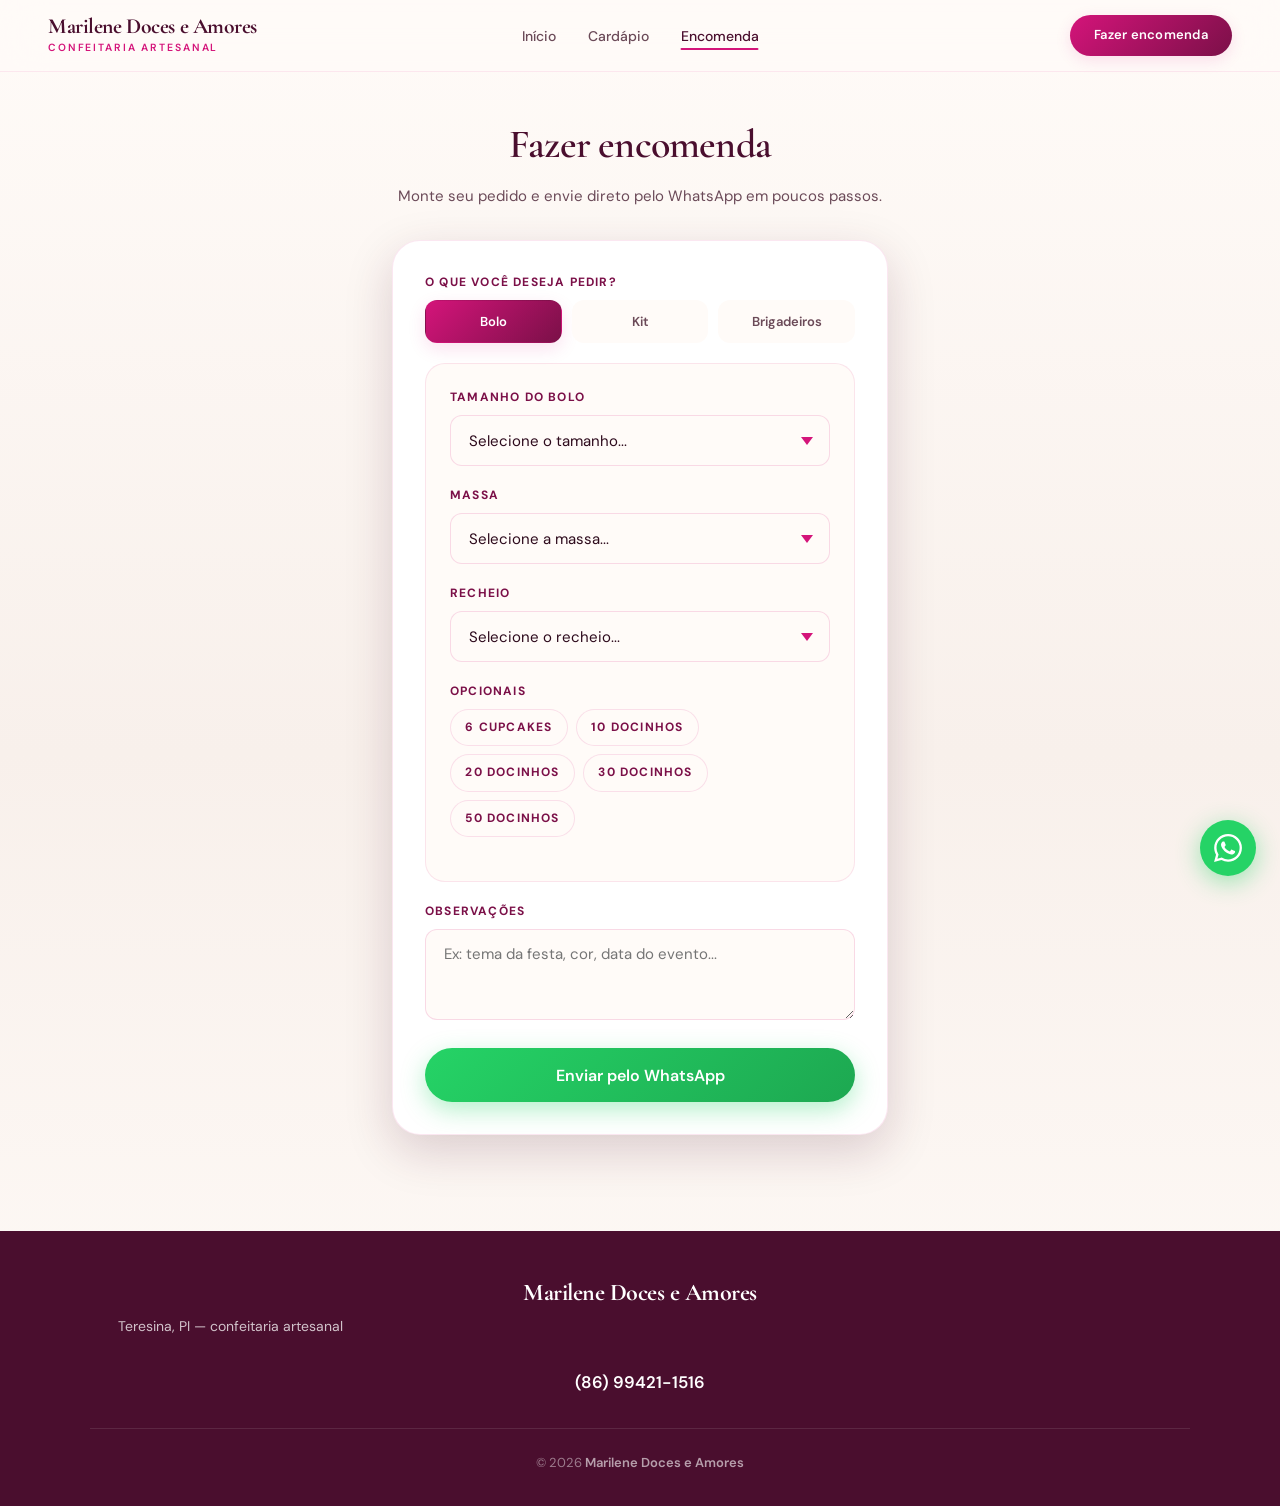
==== commit 13f3a1f6: "melhorias visuais" ====
--- a/encomenda.html
+++ b/encomenda.html
@@ -3,224 +3,234 @@
 <head>
   <meta charset="UTF-8">
   <meta name="viewport" content="width=device-width, initial-scale=1.0">
-  <title>Fazer Encomenda — Marilene Bolos</title>
+  <meta name="description" content="Faça sua encomenda de bolo, kit ou brigadeiros — Marilene Doces e Amores, Teresina PI.">
+  <title>Fazer Encomenda — Marilene Doces e Amores</title>
+  <link rel="preconnect" href="https://fonts.googleapis.com">
+  <link rel="preconnect" href="https://fonts.gstatic.com" crossorigin>
+  <link href="https://fonts.googleapis.com/css2?family=Cormorant+Garamond:ital,wght@0,500;0,600;0,700;1,500;1,600&family=DM+Sans:ital,opsz,wght@0,9..40,400;0,9..40,500;0,9..40,600;0,9..40,700;1,9..40,400&display=swap" rel="stylesheet">
   <link rel="stylesheet" href="css/style.css">
 </head>
-<body>
-
-  <!-- NAV -->
+<body class="pagina-encomenda">
+
   <nav>
-    <div class="logo">🎂 Marilene Doces e Amores</div>
+    <a href="index.html" class="logo">
+      <span class="logo-nome">Marilene Doces e Amores</span>
+      <span class="logo-tagline">Confeitaria artesanal</span>
+    </a>
     <ul>
       <li><a href="index.html">Início</a></li>
-      <li><a href="encomenda.html">Fazer Encomenda</a></li>
+      <li><a href="index.html#cardapio">Cardápio</a></li>
+      <li><a href="encomenda.html" class="ativo">Encomenda</a></li>
     </ul>
-    <a href="encomenda.html" class="nav-btn">Fazer Encomenda</a>
+    <a href="encomenda.html" class="nav-btn">Fazer encomenda</a>
   </nav>
 
-  <!-- FORMULÁRIO -->
   <section id="encomenda">
-    <h2>Fazer Encomenda <span>🎂</span></h2>
-    <p class="encomenda-subtitulo">Selecione o que desejar e será direcionado ao nosso WhatsApp!</p>
-
-    <form id="form-encomenda">
-
-      <!-- TIPO DE PEDIDO -->
-      <div class="form-grupo">
-        <label>O que você quer pedir?</label>
-        <div class="opcoes-tipo">
-          <button type="button" class="tipo-btn ativo" onclick="selecionarTipo('bolo', this)">🎂 Bolo</button>
-          <button type="button" class="tipo-btn" onclick="selecionarTipo('kit', this)">🎁 Kit</button>
-          <button type="button" class="tipo-btn" onclick="selecionarTipo('brigadeiro', this)">🍫 Brigadeiros</button>
-        </div>
+    <div class="encomenda-cabecalho">
+      <h2>Fazer encomenda</h2>
+      <p class="encomenda-subtitulo">Monte seu pedido e envie direto pelo WhatsApp em poucos passos.</p>
+    </div>
+
+    <div class="form-card">
+      <form id="form-encomenda">
+
+        <div class="form-grupo">
+          <label>O que você deseja pedir?</label>
+          <div class="opcoes-tipo">
+            <button type="button" class="tipo-btn ativo" onclick="selecionarTipo('bolo', this)">Bolo</button>
+            <button type="button" class="tipo-btn" onclick="selecionarTipo('kit', this)">Kit</button>
+            <button type="button" class="tipo-btn" onclick="selecionarTipo('brigadeiro', this)">Brigadeiros</button>
+          </div>
+        </div>
+
+        <div id="secao-bolo" class="secao-pedido">
+
+          <div class="form-grupo">
+            <label>Tamanho do bolo</label>
+            <select id="tamanho">
+              <option value="">Selecione o tamanho...</option>
+              <option value="15 fatias — R$ 115,00">15 fatias — R$ 115,00</option>
+              <option value="20 fatias — R$ 130,00">20 fatias — R$ 130,00</option>
+              <option value="30 fatias — R$ 140,00">30 fatias — R$ 140,00</option>
+              <option value="40 fatias — R$ 190,00">40 fatias — R$ 190,00</option>
+              <option value="50 fatias — R$ 225,00">50 fatias — R$ 225,00</option>
+              <option value="70 fatias — R$ 350,00">70 fatias — R$ 350,00</option>
+            </select>
+          </div>
+
+          <div class="form-grupo">
+            <label>Massa</label>
+            <select id="massa">
+              <option value="">Selecione a massa...</option>
+              <option value="Red Velvet">Red Velvet</option>
+              <option value="Chocolate">Chocolate</option>
+              <option value="Branca">Branca</option>
+              <option value="Cacau Black (acréscimo no valor)">Cacau Black (acréscimo no valor)</option>
+            </select>
+          </div>
+
+          <div class="form-grupo">
+            <label>Recheio</label>
+            <select id="recheio">
+              <option value="">Selecione o recheio...</option>
+              <option value="Coco">Coco</option>
+              <option value="Prestígio">Prestígio</option>
+              <option value="Brigadeiro/Chocolate">Brigadeiro/Chocolate</option>
+              <option value="Sensação">Sensação</option>
+              <option value="Quatro Leites">Quatro Leites</option>
+              <option value="Limão">Limão</option>
+              <option value="Doce de Leite">Doce de Leite</option>
+              <option value="Maracujá">Maracujá</option>
+              <option value="Ninho">Ninho</option>
+              <option value="Café">Café</option>
+              <option value="Sabor Especial (verificar disponibilidade)">Sabor Especial</option>
+            </select>
+          </div>
+
+          <div class="form-grupo">
+            <label>Opcionais</label>
+            <div class="opcionais-grid">
+              <label class="opcional-item">
+                <input type="checkbox" value="+ 6 Cupcakes"> 6 Cupcakes
+              </label>
+              <label class="opcional-item">
+                <input type="checkbox" value="+ 10 Docinhos"> 10 Docinhos
+              </label>
+              <label class="opcional-item">
+                <input type="checkbox" value="+ 20 Docinhos"> 20 Docinhos
+              </label>
+              <label class="opcional-item">
+                <input type="checkbox" value="+ 30 Docinhos"> 30 Docinhos
+              </label>
+              <label class="opcional-item">
+                <input type="checkbox" value="+ 50 Docinhos"> 50 Docinhos
+              </label>
+            </div>
+          </div>
+
+        </div>
+
+        <div id="secao-kit" class="secao-pedido" style="display:none;">
+
+          <div class="form-grupo">
+            <label>Escolha o kit</label>
+            <select id="kit">
+              <option value="">Selecione o kit...</option>
+              <option value="Kit Mensário — R$ 110,00 (Bolo 8 fatias + 4 Cupcakes + 10 Docinhos)">Kit Mensário — R$ 110,00</option>
+              <option value="Kit 01 — R$ 135,00 (Bolo 15 fatias + 6 Cupcakes)">Kit 01 — R$ 135,00</option>
+              <option value="Kit 02 — R$ 170,00 (Bolo 20 fatias + 6 Cupcakes + 20 Docinhos)">Kit 02 — R$ 170,00</option>
+              <option value="Kit 03 — R$ 190,00 (Bolo 30 fatias + 6 Cupcakes + 30 Docinhos)">Kit 03 — R$ 190,00</option>
+              <option value="Kit 04 — R$ 300,00 (Bolo 40 fatias + 6 Cupcakes + 50 Docinhos)">Kit 04 — R$ 300,00</option>
+              <option value="Kit 05 — R$ 350,00 (Bolo 50 fatias + 6 Cupcakes + 50 Docinhos)">Kit 05 — R$ 350,00</option>
+              <option value="Kit 06 — R$ 500,00 (Bolo 70 fatias + 6 Cupcakes + 50 Docinhos)">Kit 06 — R$ 500,00</option>
+            </select>
+          </div>
+
+          <div class="form-grupo">
+            <label>Massa</label>
+            <select id="massa-kit">
+              <option value="">Selecione a massa...</option>
+              <option value="Red Velvet">Red Velvet</option>
+              <option value="Chocolate">Chocolate</option>
+              <option value="Branca">Branca</option>
+              <option value="Cacau Black (acréscimo no valor)">Cacau Black (acréscimo no valor)</option>
+            </select>
+          </div>
+
+          <div class="form-grupo">
+            <label>Recheio</label>
+            <select id="recheio-kit">
+              <option value="">Selecione o recheio...</option>
+              <option value="Coco">Coco</option>
+              <option value="Prestígio">Prestígio</option>
+              <option value="Brigadeiro/Chocolate">Brigadeiro/Chocolate</option>
+              <option value="Sensação">Sensação</option>
+              <option value="Quatro Leites">Quatro Leites</option>
+              <option value="Limão">Limão</option>
+              <option value="Doce de Leite">Doce de Leite</option>
+              <option value="Maracujá">Maracujá</option>
+              <option value="Ninho">Ninho</option>
+              <option value="Café">Café</option>
+              <option value="Sabor Especial (verificar disponibilidade)">Sabor Especial</option>
+            </select>
+          </div>
+
+          <div class="form-grupo">
+            <label>Sabor dos docinhos do kit</label>
+            <div class="opcionais-grid">
+              <label class="opcional-item">
+                <input type="checkbox" value="Tradicional"> Tradicional
+              </label>
+              <label class="opcional-item">
+                <input type="checkbox" value="Beijinho"> Beijinho
+              </label>
+              <label class="opcional-item">
+                <input type="checkbox" value="Ninho"> Ninho
+              </label>
+            </div>
+            <p class="form-hint">Você pode escolher mais de um sabor.</p>
+          </div>
+
+        </div>
+
+        <div id="secao-brigadeiro" class="secao-pedido" style="display:none;">
+
+          <div class="form-grupo">
+            <label>Quantidade</label>
+            <select id="brigadeiro">
+              <option value="">Selecione a quantidade...</option>
+              <option value="Cento de Brigadeiros — R$ 150,00">Cento (100 unidades) — R$ 150,00</option>
+            </select>
+          </div>
+
+          <div class="form-grupo">
+            <label>Sabores dos brigadeiros</label>
+            <div class="opcionais-grid">
+              <label class="opcional-item">
+                <input type="checkbox" value="Tradicional"> Tradicional
+              </label>
+              <label class="opcional-item">
+                <input type="checkbox" value="Beijinho"> Beijinho
+              </label>
+              <label class="opcional-item">
+                <input type="checkbox" value="Ninho"> Ninho
+              </label>
+            </div>
+            <p class="form-hint">Você pode escolher mais de um sabor.</p>
+          </div>
+
+        </div>
+
+        <div class="form-grupo">
+          <label>Observações</label>
+          <textarea id="obs" placeholder="Ex: tema da festa, cor, data do evento..." rows="3"></textarea>
+        </div>
+
+        <button type="submit" class="btn-whatsapp">
+          Enviar pelo WhatsApp
+        </button>
+
+      </form>
+    </div>
+  </section>
+
+  <footer>
+    <div class="footer-inner">
+      <div class="footer-brand">
+        <div class="logo-nome">Marilene Doces e Amores</div>
+        <p>Teresina, PI — confeitaria artesanal</p>
       </div>
-
-      <!-- SEÇÃO BOLO -->
-      <div id="secao-bolo" class="secao-pedido">
-
-        <div class="form-grupo">
-          <label>Tamanho do bolo</label>
-          <select id="tamanho">
-            <option value="">Selecione o tamanho...</option>
-            <option value="15 fatias — R$ 115,00">15 fatias — R$ 115,00</option>
-            <option value="20 fatias — R$ 130,00">20 fatias — R$ 130,00</option>
-            <option value="30 fatias — R$ 140,00">30 fatias — R$ 140,00</option>
-            <option value="40 fatias — R$ 190,00">40 fatias — R$ 190,00</option>
-            <option value="50 fatias — R$ 225,00">50 fatias — R$ 225,00</option>
-            <option value="70 fatias — R$ 350,00">70 fatias — R$ 350,00</option>
-          </select>
-        </div>
-
-        <div class="form-grupo">
-          <label>Massa</label>
-          <select id="massa">
-            <option value="">Selecione a massa...</option>
-            <option value="Red Velvet">Red Velvet</option>
-            <option value="Chocolate">Chocolate</option>
-            <option value="Branca">Branca</option>
-            <option value="Cacau Black (acréscimo no valor)">Cacau Black (acréscimo no valor)</option>
-          </select>
-        </div>
-
-        <div class="form-grupo">
-          <label>Recheio</label>
-          <select id="recheio">
-            <option value="">Selecione o recheio...</option>
-            <option value="Coco">Coco</option>
-            <option value="Prestígio">Prestígio</option>
-            <option value="Brigadeiro/Chocolate">Brigadeiro/Chocolate</option>
-            <option value="Sensação">Sensação</option>
-            <option value="Quatro Leites">Quatro Leites</option>
-            <option value="Limão">Limão</option>
-            <option value="Doce de Leite">Doce de Leite</option>
-            <option value="Maracujá">Maracujá</option>
-            <option value="Ninho">Ninho</option>
-            <option value="Café">Café</option>
-            <option value="Sabor Especial (verificar disponibilidade)">Sabor Especial</option>
-          </select>
-        </div>
-
-        <div class="form-grupo">
-          <label>Opcionais (opcional)</label>
-          <div class="opcionais-grid">
-            <label class="opcional-item">
-              <input type="checkbox" value="+ 6 Cupcakes"> 6 Cupcakes
-            </label>
-            <label class="opcional-item">
-              <input type="checkbox" value="+ 10 Docinhos"> 10 Docinhos
-            </label>
-            <label class="opcional-item">
-              <input type="checkbox" value="+ 20 Docinhos"> 20 Docinhos
-            </label>
-            <label class="opcional-item">
-              <input type="checkbox" value="+ 30 Docinhos"> 30 Docinhos
-            </label>
-            <label class="opcional-item">
-              <input type="checkbox" value="+ 50 Docinhos"> 50 Docinhos
-            </label>
-          </div>
-        </div>
-
+      <div class="footer-contato">
+        <a href="https://wa.me/5586994211516" target="_blank" rel="noopener">(86) 99421-1516</a>
       </div>
-      <!-- FIM SEÇÃO BOLO -->
-
-      <!-- SEÇÃO KIT -->
-      <div id="secao-kit" class="secao-pedido" style="display:none;">
-
-        <div class="form-grupo">
-          <label>Escolha o Kit</label>
-          <select id="kit">
-            <option value="">Selecione o kit...</option>
-            <option value="Kit Mensário — R$ 110,00 (Bolo 8 fatias + 4 Cupcakes + 10 Docinhos)">Kit Mensário — R$ 110,00</option>
-            <option value="Kit 01 — R$ 135,00 (Bolo 15 fatias + 6 Cupcakes)">Kit 01 — R$ 135,00</option>
-            <option value="Kit 02 — R$ 170,00 (Bolo 20 fatias + 6 Cupcakes + 20 Docinhos)">Kit 02 — R$ 170,00</option>
-            <option value="Kit 03 — R$ 190,00 (Bolo 30 fatias + 6 Cupcakes + 30 Docinhos)">Kit 03 — R$ 190,00</option>
-            <option value="Kit 04 — R$ 300,00 (Bolo 40 fatias + 6 Cupcakes + 50 Docinhos)">Kit 04 — R$ 300,00</option>
-            <option value="Kit 05 — R$ 350,00 (Bolo 50 fatias + 6 Cupcakes + 50 Docinhos)">Kit 05 — R$ 350,00</option>
-            <option value="Kit 06 — R$ 500,00 (Bolo 70 fatias + 6 Cupcakes + 50 Docinhos)">Kit 06 — R$ 500,00</option>
-          </select>
-        </div>
-
-        <div class="form-grupo">
-          <label>Massa</label>
-          <select id="massa-kit">
-            <option value="">Selecione a massa...</option>
-            <option value="Red Velvet">Red Velvet</option>
-            <option value="Chocolate">Chocolate</option>
-            <option value="Branca">Branca</option>
-            <option value="Cacau Black (acréscimo no valor)">Cacau Black (acréscimo no valor)</option>
-          </select>
-        </div>
-
-        <div class="form-grupo">
-          <label>Recheio</label>
-          <select id="recheio-kit">
-            <option value="">Selecione o recheio...</option>
-            <option value="Coco">Coco</option>
-            <option value="Prestígio">Prestígio</option>
-            <option value="Brigadeiro/Chocolate">Brigadeiro/Chocolate</option>
-            <option value="Sensação">Sensação</option>
-            <option value="Quatro Leites">Quatro Leites</option>
-            <option value="Limão">Limão</option>
-            <option value="Doce de Leite">Doce de Leite</option>
-            <option value="Maracujá">Maracujá</option>
-            <option value="Ninho">Ninho</option>
-            <option value="Café">Café</option>
-            <option value="Sabor Especial (verificar disponibilidade)">Sabor Especial</option>
-          </select>
-        </div>
-
-        <div class="form-grupo">
-          <label>Sabor dos Docinhos do Kit</label>
-          <div class="opcionais-grid">
-            <label class="opcional-item">
-              <input type="checkbox" value="Tradicional"> Tradicional
-            </label>
-            <label class="opcional-item">
-              <input type="checkbox" value="Beijinho"> Beijinho
-            </label>
-            <label class="opcional-item">
-              <input type="checkbox" value="Ninho"> Ninho
-            </label>
-          </div>
-          <small style="color: #7a4060; font-size: 0.8rem; margin-top: 0.4rem;">
-            💡 Você pode escolher mais de um sabor!
-          </small>
-        </div>
-
-      </div>
-      <!-- FIM SEÇÃO KIT -->
-
-      <!-- SEÇÃO BRIGADEIROS -->
-      <div id="secao-brigadeiro" class="secao-pedido" style="display:none;">
-
-        <div class="form-grupo">
-          <label>Quantidade</label>
-          <select id="brigadeiro">
-            <option value="">Selecione a quantidade...</option>
-            <option value="Cento de Brigadeiros — R$ 150,00">Cento (100 unidades) — R$ 150,00</option>
-          </select>
-        </div>
-
-        <div class="form-grupo">
-          <label>Sabores dos Brigadeiros</label>
-          <div class="opcionais-grid">
-            <label class="opcional-item">
-              <input type="checkbox" value="Tradicional"> Tradicional
-            </label>
-            <label class="opcional-item">
-              <input type="checkbox" value="Beijinho"> Beijinho
-            </label>
-            <label class="opcional-item">
-              <input type="checkbox" value="Ninho"> Ninho
-            </label>
-          </div>
-          <small style="color: #7a4060; font-size: 0.8rem; margin-top: 0.4rem;">
-            💡 Você pode escolher mais de um sabor!
-          </small>
-        </div>
-
-      </div>
-      <!-- FIM SEÇÃO BRIGADEIROS -->
-
-      <!-- OBSERVAÇÕES -->
-      <div class="form-grupo">
-        <label>Alguma observação? (opcional)</label>
-        <textarea id="obs" placeholder="Ex: tema da festa, cor, data do evento..." rows="3"></textarea>
-      </div>
-
-      <button type="submit" class="btn-whatsapp">
-        📲 Enviar pelo WhatsApp
-      </button>
-
-    </form>
-  </section>
-
-  <!-- RODAPÉ -->
-  <footer>
-    <p>© 2025 <strong>Marilene Doces e Amores</strong> — Teresina, PI</p>
+    </div>
+    <p class="footer-copy">© 2026 <strong>Marilene Doces e Amores</strong></p>
   </footer>
+
+  <a href="https://wa.me/5586994211516" class="wa-float" target="_blank" rel="noopener" aria-label="WhatsApp">
+    <svg viewBox="0 0 24 24" xmlns="http://www.w3.org/2000/svg"><path d="M17.472 14.382c-.297-.149-1.758-.867-2.03-.967-.273-.099-.471-.148-.67.15-.197.297-.767.966-.94 1.164-.173.199-.347.223-.644.075-.297-.15-1.255-.463-2.39-1.475-.883-.788-1.48-1.761-1.653-2.059-.173-.297-.018-.458.13-.606.134-.133.298-.347.446-.52.149-.174.198-.298.298-.497.099-.198.05-.371-.025-.52-.075-.149-.669-1.612-.916-2.207-.242-.579-.487-.5-.669-.51-.173-.008-.371-.01-.57-.01-.198 0-.52.074-.792.372-.272.297-1.04 1.016-1.04 2.479 0 1.462 1.065 2.875 1.213 3.074.149.198 2.096 3.2 5.077 4.487.709.306 1.262.489 1.694.625.712.227 1.36.195 1.871.118.571-.085 1.758-.719 2.006-1.413.248-.694.248-1.289.173-1.413-.074-.124-.272-.198-.57-.347m-5.421 7.403h-.004a9.87 9.87 0 01-5.031-1.378l-.361-.214-3.741.982.998-3.648-.235-.374a9.86 9.86 0 01-1.51-5.26c.001-5.45 4.436-9.884 9.888-9.884 2.64 0 5.122 1.03 6.988 2.898a9.825 9.825 0 012.893 6.994c-.003 5.45-4.435 9.884-9.885 9.884m8.413-18.297A11.815 11.815 0 0012.05 0C5.495 0 .16 5.335.157 11.892c0 2.096.547 4.142 1.588 5.945L.057 24l6.305-1.654a11.882 11.882 0 005.683 1.448h.005c6.554 0 11.89-5.335 11.893-11.893a11.821 11.821 0 00-3.48-8.413z"/></svg>
+  </a>
 
   <script src="js/script.js"></script>
 </body>
-</html>+</html>
--- a/css/style.css
+++ b/css/style.css
@@ -8,51 +8,39 @@
 }
 
 :root {
-  --rosa:        #e91e8c;
-  --rosa-claro:  #f8bbd0;
-  --rosa-suave:  #fce4ec;
-  --rosa-escuro: #880e4f;
+  --rosa:        #d4147a;
+  --rosa-medio:  #e91e8c;
+  --rosa-claro:  #f4c4d8;
+  --rosa-suave:  #fdf2f7;
+  --rosa-escuro: #7b1048;
+  --vinho:       #4a0e2e;
   --branco:      #ffffff;
-  --creme:       #fff8fb;
-  --cinza:       #f3e8ee;
-  --texto:       #3a0a25;
-  --sombra:      rgba(233, 30, 140, 0.15);
-}
-
-html { scroll-behavior: smooth; }
+  --creme:       #fffbf8;
+  --creme-escuro:#f8f0eb;
+  --texto:       #2d0a1c;
+  --texto-suave: #6b4a58;
+  --sombra:      rgba(212, 20, 122, 0.12);
+  --sombra-forte:rgba(74, 14, 46, 0.18);
+  --radius-sm:   12px;
+  --radius-md:   20px;
+  --radius-lg:   28px;
+  --font-display:'Cormorant Garamond', Georgia, serif;
+  --font-body:   'DM Sans', system-ui, sans-serif;
+  --nav-height:  72px;
+}
+
+html {
+  scroll-behavior: smooth;
+  scroll-padding-top: var(--nav-height);
+}
 
 body {
-  font-family: 'Segoe UI', sans-serif;
+  font-family: var(--font-body);
   background: var(--creme);
   color: var(--texto);
   overflow-x: hidden;
-  cursor: none;
-}
-
-/* ================================
-   CURSOR PERSONALIZADO
-================================ */
-.cursor {
-  width: 12px;
-  height: 12px;
-  background: var(--rosa);
-  border-radius: 50%;
-  position: fixed;
-  pointer-events: none;
-  z-index: 9999;
-  transition: transform 0.15s ease;
-}
-
-.cursor-anel {
-  width: 36px;
-  height: 36px;
-  border: 2px solid var(--rosa);
-  border-radius: 50%;
-  position: fixed;
-  pointer-events: none;
-  z-index: 9998;
-  transition: all 0.12s ease;
-  transform: translate(-50%, -50%);
+  line-height: 1.6;
+  -webkit-font-smoothing: antialiased;
 }
 
 /* ================================
@@ -62,25 +50,52 @@
   position: fixed;
   top: 0; left: 0; right: 0;
   z-index: 1000;
+  height: var(--nav-height);
   display: flex;
   justify-content: space-between;
   align-items: center;
-  padding: 1.2rem 3rem;
-  background: rgba(255, 255, 255, 0.85);
-  backdrop-filter: blur(16px);
-  border-bottom: 1px solid rgba(233, 30, 140, 0.1);
-  transition: all 0.4s ease;
+  padding: 0 3rem;
+  background: rgba(255, 251, 248, 0.82);
+  backdrop-filter: blur(20px);
+  -webkit-backdrop-filter: blur(20px);
+  border-bottom: 1px solid rgba(212, 20, 122, 0.08);
+  transition: box-shadow 0.35s ease, background 0.35s ease;
 }
 
 nav.scrolled {
-  padding: 0.8rem 3rem;
-  box-shadow: 0 4px 30px var(--sombra);
+  background: rgba(255, 255, 255, 0.95);
+  box-shadow: 0 8px 32px var(--sombra);
+}
+
+.logo {
+  display: flex;
+  flex-direction: column;
+  gap: 0.1rem;
+  text-decoration: none;
+  color: inherit;
+}
+
+.logo-nome {
+  font-family: var(--font-display);
+  font-size: 1.35rem;
+  font-weight: 700;
+  letter-spacing: -0.02em;
+  color: var(--vinho);
+  line-height: 1.15;
+}
+
+.logo-tagline {
+  font-size: 0.65rem;
+  font-weight: 600;
+  letter-spacing: 0.18em;
+  text-transform: uppercase;
+  color: var(--rosa);
 }
 
 nav ul {
   list-style: none;
   display: flex;
-  gap: 2.5rem;
+  gap: 2rem;
   align-items: center;
   position: absolute;
   left: 50%;
@@ -89,43 +104,45 @@
 
 nav ul a {
   text-decoration: none;
-  color: var(--texto);
-  font-size: 0.9rem;
+  color: var(--texto-suave);
+  font-size: 0.875rem;
   font-weight: 500;
   position: relative;
-  transition: color 0.3s;
+  transition: color 0.25s;
 }
 
 nav ul a::after {
   content: '';
   position: absolute;
-  bottom: -4px; left: 0;
+  bottom: -5px; left: 0;
   width: 0; height: 2px;
   background: var(--rosa);
   border-radius: 2px;
   transition: width 0.3s ease;
 }
 
-nav ul a:hover { color: var(--rosa); }
-nav ul a:hover::after { width: 100%; }
+nav ul a:hover,
+nav ul a.ativo { color: var(--vinho); }
+
+nav ul a:hover::after,
+nav ul a.ativo::after { width: 100%; }
 
 .nav-btn {
-  background: linear-gradient(135deg, var(--rosa), var(--rosa-escuro));
+  background: linear-gradient(135deg, var(--rosa) 0%, var(--rosa-escuro) 100%);
   color: #fff;
-  border: none;
-  padding: 0.6rem 1.4rem;
-  border-radius: 50px;
-  font-size: 0.85rem;
-  font-weight: 600;
-  cursor: pointer;
+  padding: 0.65rem 1.5rem;
+  border-radius: 100px;
+  font-size: 0.8125rem;
+  font-weight: 600;
   text-decoration: none;
-  transition: all 0.3s ease;
-  box-shadow: 0 4px 15px var(--sombra);
+  transition: transform 0.25s ease, box-shadow 0.25s ease;
+  box-shadow: 0 4px 16px var(--sombra);
+  letter-spacing: 0.02em;
 }
 
 .nav-btn:hover {
   transform: translateY(-2px);
-  box-shadow: 0 8px 25px var(--sombra);
+  box-shadow: 0 8px 24px rgba(212, 20, 122, 0.28);
 }
 
 /* ================================
@@ -137,7 +154,7 @@
   align-items: center;
   justify-content: center;
   text-align: center;
-  padding: 6rem 2rem 4rem;
+  padding: calc(var(--nav-height) + 3rem) 2rem 4rem;
   position: relative;
   overflow: hidden;
 }
@@ -145,66 +162,120 @@
 .hero-bg {
   position: absolute;
   inset: 0;
-  background: radial-gradient(ellipse at 70% 50%, #fce4ec 0%, var(--creme) 60%);
+  background:
+    radial-gradient(ellipse 80% 60% at 50% 0%, rgba(244, 196, 216, 0.45) 0%, transparent 55%),
+    radial-gradient(ellipse 50% 40% at 90% 80%, rgba(253, 242, 247, 0.9) 0%, transparent 50%),
+    linear-gradient(180deg, #fff9f6 0%, var(--creme) 100%);
   z-index: 0;
+}
+
+.hero-bg::after {
+  content: '';
+  position: absolute;
+  inset: 0;
+  background-image: url("data:image/svg+xml,%3Csvg width='60' height='60' viewBox='0 0 60 60' xmlns='http://www.w3.org/2000/svg'%3E%3Cg fill='none' fill-rule='evenodd'%3E%3Cg fill='%23d4147a' fill-opacity='0.03'%3E%3Cpath d='M36 34v-4h-2v4h-4v2h4v4h2v-4h4v-2h-4zm0-30V0h-2v4h-4v2h4v4h2V6h4V4h-4zM6 34v-4H4v4H0v2h4v4h2v-4h4v-2H6zM6 4V0H4v4H0v2h4v4h2V6h4V4H6z'/%3E%3C/g%3E%3C/g%3E%3C/svg%3E");
+  opacity: 0.6;
+  pointer-events: none;
 }
 
 .bolha {
   position: absolute;
   border-radius: 50%;
-  background: linear-gradient(135deg, var(--rosa-claro), var(--rosa-suave));
-  opacity: 0.5;
-  animation: flutuar 6s ease-in-out infinite;
-}
-
-.bolha-1 { width: 300px; height: 300px; top: -80px; right: -80px; animation-delay: 0s; }
-.bolha-2 { width: 180px; height: 180px; bottom: 10%; left: -50px; animation-delay: 2s; }
-.bolha-3 { width: 100px; height: 100px; top: 30%; left: 10%; animation-delay: 4s; }
+  filter: blur(60px);
+  opacity: 0.35;
+  animation: flutuar 8s ease-in-out infinite;
+  pointer-events: none;
+}
+
+.bolha-1 {
+  width: 420px; height: 420px;
+  top: -120px; right: -100px;
+  background: var(--rosa-claro);
+  animation-delay: 0s;
+}
+
+.bolha-2 {
+  width: 280px; height: 280px;
+  bottom: 5%; left: -80px;
+  background: #fce8f0;
+  animation-delay: 2.5s;
+}
+
+.bolha-3 {
+  width: 160px; height: 160px;
+  top: 35%; left: 8%;
+  background: var(--rosa-suave);
+  animation-delay: 5s;
+}
 
 @keyframes flutuar {
-  0%, 100% { transform: translateY(0px) scale(1); }
-  50%       { transform: translateY(-20px) scale(1.05); }
+  0%, 100% { transform: translateY(0) scale(1); }
+  50%       { transform: translateY(-24px) scale(1.04); }
 }
 
 .hero-content {
   position: relative;
   z-index: 2;
-  max-width: 700px;
+  max-width: 720px;
 }
 
 .hero-tag {
-  display: inline-block;
-  background: var(--rosa-suave);
-  color: var(--rosa);
-  font-size: 0.8rem;
-  font-weight: 700;
-  letter-spacing: 0.15em;
+  display: inline-flex;
+  align-items: center;
+  gap: 0.5rem;
+  background: var(--branco);
+  color: var(--rosa-escuro);
+  font-size: 0.7rem;
+  font-weight: 600;
+  letter-spacing: 0.14em;
   text-transform: uppercase;
-  padding: 0.4rem 1.2rem;
-  border-radius: 50px;
-  margin-bottom: 1.5rem;
-  border: 1px solid var(--rosa-claro);
+  padding: 0.5rem 1.25rem;
+  border-radius: 100px;
+  margin-bottom: 1.75rem;
+  border: 1px solid rgba(212, 20, 122, 0.15);
+  box-shadow: 0 2px 12px var(--sombra);
+}
+
+.hero-tag::before {
+  content: '';
+  width: 6px;
+  height: 6px;
+  background: var(--rosa);
+  border-radius: 50%;
+  animation: pulse 2s ease infinite;
+}
+
+@keyframes pulse {
+  0%, 100% { opacity: 1; transform: scale(1); }
+  50%       { opacity: 0.5; transform: scale(0.85); }
 }
 
 .hero-content h1 {
-  font-size: clamp(2.5rem, 6vw, 4.5rem);
-  font-weight: 900;
-  line-height: 1.1;
-  color: var(--texto);
-  margin-bottom: 1.2rem;
+  font-family: var(--font-display);
+  font-size: clamp(2.75rem, 7vw, 4.75rem);
+  font-weight: 600;
+  line-height: 1.08;
+  color: var(--vinho);
+  margin-bottom: 1.25rem;
+  letter-spacing: -0.02em;
 }
 
 .hero-content h1 span {
-  background: linear-gradient(135deg, var(--rosa), var(--rosa-escuro));
+  font-style: italic;
+  background: linear-gradient(120deg, var(--rosa) 0%, var(--rosa-escuro) 100%);
   -webkit-background-clip: text;
   -webkit-text-fill-color: transparent;
-}
-
-.hero-content p {
-  font-size: 1.1rem;
-  color: #7a4060;
-  margin-bottom: 2.5rem;
-  line-height: 1.7;
+  background-clip: text;
+}
+
+.hero-content > p {
+  font-size: 1.0625rem;
+  color: var(--texto-suave);
+  margin-bottom: 2.25rem;
+  line-height: 1.75;
+  max-width: 540px;
+  margin-left: auto;
+  margin-right: auto;
 }
 
 .hero-btns {
@@ -215,304 +286,687 @@
 }
 
 .btn-primario {
-  background: linear-gradient(135deg, var(--rosa), var(--rosa-escuro));
+  background: linear-gradient(135deg, var(--rosa) 0%, var(--rosa-escuro) 100%);
   color: #fff;
-  padding: 0.9rem 2.2rem;
-  border-radius: 50px;
-  font-size: 1rem;
-  font-weight: 700;
+  padding: 1rem 2.25rem;
+  border-radius: 100px;
+  font-size: 0.9375rem;
+  font-weight: 600;
   text-decoration: none;
-  border: none;
-  cursor: pointer;
-  transition: all 0.3s ease;
-  box-shadow: 0 6px 20px var(--sombra);
-  display: inline-block;
+  transition: transform 0.25s ease, box-shadow 0.25s ease;
+  box-shadow: 0 8px 24px rgba(212, 20, 122, 0.3);
+  display: inline-flex;
+  align-items: center;
+  gap: 0.5rem;
 }
 
 .btn-primario:hover {
   transform: translateY(-3px);
-  box-shadow: 0 12px 30px var(--sombra);
+  box-shadow: 0 14px 36px rgba(212, 20, 122, 0.35);
 }
 
 .btn-secundario {
-  background: transparent;
-  color: var(--rosa);
-  padding: 0.9rem 2.2rem;
-  border-radius: 50px;
-  font-size: 1rem;
-  font-weight: 700;
+  background: var(--branco);
+  color: var(--rosa-escuro);
+  padding: 1rem 2.25rem;
+  border-radius: 100px;
+  font-size: 0.9375rem;
+  font-weight: 600;
   text-decoration: none;
-  border: 2px solid var(--rosa);
-  cursor: pointer;
-  transition: all 0.3s ease;
+  border: 1.5px solid rgba(212, 20, 122, 0.25);
+  transition: all 0.25s ease;
   display: inline-block;
 }
 
 .btn-secundario:hover {
   background: var(--rosa-suave);
+  border-color: var(--rosa);
   transform: translateY(-3px);
 }
 
 .hero-stats {
   display: flex;
   justify-content: center;
-  gap: 3rem;
-  margin-top: 3.5rem;
+  gap: 0;
+  margin-top: 4rem;
   flex-wrap: wrap;
-}
-
-.stat { text-align: center; }
+  background: var(--branco);
+  border-radius: var(--radius-lg);
+  padding: 1.5rem 2rem;
+  box-shadow: 0 12px 40px var(--sombra-forte);
+  border: 1px solid rgba(255, 255, 255, 0.8);
+  max-width: 520px;
+  margin-left: auto;
+  margin-right: auto;
+}
+
+.stat {
+  text-align: center;
+  padding: 0 2rem;
+  position: relative;
+}
+
+.stat:not(:last-child)::after {
+  content: '';
+  position: absolute;
+  right: 0;
+  top: 50%;
+  transform: translateY(-50%);
+  width: 1px;
+  height: 36px;
+  background: var(--creme-escuro);
+}
 
 .stat strong {
   display: block;
-  font-size: 2rem;
-  font-weight: 900;
-  background: linear-gradient(135deg, var(--rosa), var(--rosa-escuro));
-  -webkit-background-clip: text;
-  -webkit-text-fill-color: transparent;
+  font-family: var(--font-display);
+  font-size: 2.25rem;
+  font-weight: 700;
+  color: var(--vinho);
+  line-height: 1;
+  margin-bottom: 0.25rem;
 }
 
 .stat span {
-  font-size: 0.8rem;
-  color: #7a4060;
+  font-size: 0.7rem;
+  color: var(--texto-suave);
   text-transform: uppercase;
-  letter-spacing: 0.1em;
+  letter-spacing: 0.12em;
+  font-weight: 600;
 }
 
 /* ================================
    SEÇÃO GERAL
 ================================ */
-section { padding: 5rem 2rem; }
+section { padding: 5.5rem 2rem; }
 
 .secao-topo {
   text-align: center;
-  margin-bottom: 3rem;
+  margin-bottom: 3.5rem;
+  max-width: 640px;
+  margin-left: auto;
+  margin-right: auto;
 }
 
 .secao-label {
   display: inline-block;
-  background: var(--rosa-suave);
   color: var(--rosa);
-  font-size: 0.75rem;
+  font-size: 0.7rem;
   font-weight: 700;
-  letter-spacing: 0.15em;
+  letter-spacing: 0.2em;
   text-transform: uppercase;
-  padding: 0.35rem 1rem;
-  border-radius: 50px;
-  margin-bottom: 0.8rem;
-  border: 1px solid var(--rosa-claro);
+  margin-bottom: 0.75rem;
 }
 
 .secao-topo h2 {
-  font-size: clamp(1.8rem, 4vw, 2.8rem);
-  font-weight: 900;
-  color: var(--texto);
+  font-family: var(--font-display);
+  font-size: clamp(2rem, 4.5vw, 3.25rem);
+  font-weight: 600;
+  color: var(--vinho);
+  line-height: 1.15;
+  letter-spacing: -0.02em;
 }
 
 .secao-topo h2 span {
-  background: linear-gradient(135deg, var(--rosa), var(--rosa-escuro));
-  -webkit-background-clip: text;
-  -webkit-text-fill-color: transparent;
-}
+  font-style: italic;
+  color: var(--rosa);
+}
+
+.secao-topo p.secao-desc {
+  margin-top: 1rem;
+  color: var(--texto-suave);
+  font-size: 1rem;
+}
+
+/* ================================
+   DIFERENCIAIS
+================================ */
+#diferenciais {
+  background: var(--branco);
+  position: relative;
+}
+
+#diferenciais::before {
+  content: '';
+  position: absolute;
+  top: 0; left: 0; right: 0;
+  height: 1px;
+  background: linear-gradient(90deg, transparent, var(--rosa-claro), transparent);
+}
+
+.diferenciais-grid {
+  display: grid;
+  grid-template-columns: repeat(4, 1fr);
+  gap: 1.5rem;
+  max-width: 1120px;
+  margin: 0 auto;
+}
+
+.diferencial-card {
+  background: var(--creme);
+  border: 1px solid rgba(212, 20, 122, 0.1);
+  border-radius: var(--radius-md);
+  padding: 2rem 1.5rem;
+  text-align: center;
+  transition: transform 0.35s ease, box-shadow 0.35s ease, border-color 0.35s ease;
+}
+
+.diferencial-card:hover {
+  transform: translateY(-6px);
+  box-shadow: 0 20px 48px var(--sombra-forte);
+  border-color: rgba(212, 20, 122, 0.25);
+  background: var(--branco);
+}
+
+.diferencial-icone {
+  width: 56px;
+  height: 56px;
+  margin: 0 auto 1.25rem;
+  display: flex;
+  align-items: center;
+  justify-content: center;
+  font-size: 1.5rem;
+  background: linear-gradient(135deg, var(--rosa-suave), var(--branco));
+  border-radius: 16px;
+  border: 1px solid rgba(212, 20, 122, 0.12);
+  transition: transform 0.3s ease;
+}
+
+.diferencial-card:hover .diferencial-icone {
+  transform: scale(1.08);
+}
+
+.diferencial-card h3 {
+  font-family: var(--font-display);
+  font-size: 1.25rem;
+  font-weight: 600;
+  color: var(--vinho);
+  margin-bottom: 0.5rem;
+}
+
+.diferencial-card p {
+  font-size: 0.875rem;
+  color: var(--texto-suave);
+  line-height: 1.65;
+}
+
+/* ================================
+   INFO DA LOJA
+================================ */
+#info-loja {
+  background: linear-gradient(145deg, var(--vinho) 0%, var(--rosa-escuro) 50%, #5c1538 100%);
+  padding: 3.5rem 2rem;
+  position: relative;
+  overflow: hidden;
+}
+
+#info-loja::before {
+  content: '';
+  position: absolute;
+  top: -50%;
+  right: -20%;
+  width: 400px;
+  height: 400px;
+  background: radial-gradient(circle, rgba(255,255,255,0.06) 0%, transparent 70%);
+  pointer-events: none;
+}
+
+.info-loja-container {
+  max-width: 1080px;
+  margin: 0 auto;
+  display: grid;
+  grid-template-columns: repeat(4, 1fr);
+  gap: 1.5rem;
+  position: relative;
+  z-index: 1;
+}
+
+.info-bloco {
+  display: flex;
+  flex-direction: column;
+  align-items: center;
+  text-align: center;
+  gap: 0.75rem;
+  padding: 1.25rem;
+  border-radius: var(--radius-sm);
+  transition: background 0.3s ease;
+}
+
+.info-bloco:hover {
+  background: rgba(255, 255, 255, 0.06);
+}
+
+.info-icone {
+  width: 48px;
+  height: 48px;
+  display: flex;
+  align-items: center;
+  justify-content: center;
+  font-size: 1.35rem;
+  background: rgba(255, 255, 255, 0.1);
+  border-radius: 14px;
+  flex-shrink: 0;
+}
+
+.info-bloco h4 {
+  font-size: 0.65rem;
+  text-transform: uppercase;
+  letter-spacing: 0.16em;
+  color: var(--rosa-claro);
+  font-weight: 700;
+}
+
+.info-bloco p {
+  font-size: 0.9rem;
+  color: rgba(255, 255, 255, 0.92);
+  line-height: 1.5;
+}
+
+.info-divisor { display: none; }
 
 /* ================================
    CARDÁPIO
 ================================ */
+#cardapio {
+  padding: 5.5rem 2rem 4rem;
+  background: linear-gradient(180deg, var(--creme) 0%, var(--creme-escuro) 100%);
+}
+
 #conteudo {
   max-width: 1100px;
   margin: 0 auto;
-  padding: 0 2rem 5rem;
-}
-
-.secao-cardapio { margin-bottom: 3.5rem; }
+}
+
+.secao-cardapio {
+  margin-bottom: 3.5rem;
+}
+
+.secao-cardapio:last-of-type {
+  margin-bottom: 0;
+}
 
 .secao-titulo {
-  font-size: 1.3rem;
-  font-weight: 800;
-  color: var(--rosa-escuro);
+  font-family: var(--font-display);
+  font-size: 1.5rem;
+  font-weight: 600;
+  color: var(--vinho);
   margin-bottom: 1.5rem;
   display: flex;
   align-items: center;
-  gap: 0.5rem;
+  gap: 1rem;
+}
+
+.secao-titulo-texto {
+  flex-shrink: 0;
 }
 
 .secao-titulo::after {
   content: '';
   flex: 1;
-  height: 2px;
-  background: linear-gradient(to right, var(--rosa-claro), transparent);
-  margin-left: 0.8rem;
-  border-radius: 2px;
-}
-
-/* CARDS */
+  height: 1px;
+  background: linear-gradient(to right, rgba(212, 20, 122, 0.35), transparent);
+}
+
 .cards {
   display: grid;
-  grid-template-columns: repeat(auto-fill, minmax(180px, 1fr));
-  gap: 1.2rem;
+  grid-template-columns: repeat(auto-fill, minmax(160px, 1fr));
+  gap: 1rem;
 }
 
 .card {
   background: var(--branco);
-  border: 1.5px solid var(--rosa-claro);
-  border-radius: 20px;
-  padding: 1.5rem 1.2rem;
+  border: 1px solid rgba(212, 20, 122, 0.12);
+  border-radius: var(--radius-md);
+  padding: 1.5rem 1.25rem;
   text-align: center;
+  transition: transform 0.3s ease, box-shadow 0.3s ease, border-color 0.3s ease;
+  position: relative;
+}
+
+.card:hover {
+  transform: translateY(-4px);
+  box-shadow: 0 16px 40px var(--sombra-forte);
+  border-color: rgba(212, 20, 122, 0.3);
+}
+
+.card-destaque {
+  border-color: var(--rosa);
+  background: linear-gradient(180deg, var(--branco) 0%, var(--rosa-suave) 100%);
+}
+
+.card-destaque::before {
+  content: 'Popular';
+  position: absolute;
+  top: 12px;
+  right: 12px;
+  font-size: 0.6rem;
+  font-weight: 700;
+  text-transform: uppercase;
+  letter-spacing: 0.08em;
+  background: var(--rosa);
+  color: #fff;
+  padding: 0.2rem 0.5rem;
+  border-radius: 4px;
+}
+
+.card h3 {
+  font-family: var(--font-display);
+  font-size: 1.2rem;
+  font-weight: 600;
+  color: var(--vinho);
+  margin-bottom: 0.35rem;
+}
+
+.card p {
+  font-size: 0.8rem;
+  color: var(--texto-suave);
+  margin-bottom: 1rem;
+  line-height: 1.5;
+}
+
+.card .preco {
+  font-size: 1.125rem;
+  font-weight: 700;
+  color: var(--rosa-escuro);
+  letter-spacing: -0.02em;
+}
+
+.card span.preco {
+  display: block;
+}
+
+.lista-grid {
+  display: flex;
+  flex-wrap: wrap;
+  gap: 0.6rem;
+}
+
+.item-lista {
+  background: var(--branco);
+  border: 1px solid rgba(212, 20, 122, 0.15);
+  color: var(--vinho);
+  padding: 0.5rem 1.15rem;
+  border-radius: 100px;
+  font-size: 0.875rem;
+  font-weight: 500;
+  transition: all 0.25s ease;
+}
+
+.item-lista:hover {
+  background: var(--vinho);
+  color: #fff;
+  border-color: var(--vinho);
+  transform: translateY(-2px);
+  box-shadow: 0 6px 16px var(--sombra-forte);
+}
+
+.item-lista.destaque {
+  background: var(--rosa-suave);
+  border-color: rgba(212, 20, 122, 0.3);
+  color: var(--rosa-escuro);
+  font-size: 0.8125rem;
+  width: 100%;
+  text-align: center;
+  border-radius: var(--radius-sm);
+  padding: 0.75rem 1.25rem;
+}
+
+.item-lista.destaque:hover {
+  background: var(--rosa-suave);
+  color: var(--rosa-escuro);
+  transform: none;
+  box-shadow: none;
   cursor: default;
-  transition: all 0.35s ease;
+}
+
+.info-pagamento {
+  background: var(--branco);
+  border: 1px solid rgba(212, 20, 122, 0.12);
+  border-radius: var(--radius-md);
+  padding: 2rem 2.25rem;
+  display: grid;
+  gap: 1rem;
+  box-shadow: 0 8px 32px var(--sombra);
+  margin-top: 1rem;
+}
+
+.info-pagamento-item {
+  display: flex;
+  align-items: flex-start;
+  gap: 1rem;
+  font-size: 0.9375rem;
+  color: var(--texto-suave);
+}
+
+.info-pagamento-item strong {
+  color: var(--vinho);
+}
+
+.info-pagamento-icone {
+  width: 40px;
+  height: 40px;
+  flex-shrink: 0;
+  display: flex;
+  align-items: center;
+  justify-content: center;
+  background: var(--rosa-suave);
+  border-radius: 12px;
+  font-size: 1.1rem;
+}
+
+/* ================================
+   CTA
+================================ */
+.cta-banner {
+  max-width: 1100px;
+  margin: 0 auto 0;
+  padding: 0 2rem 5rem;
+}
+
+.cta-inner {
+  background: linear-gradient(135deg, var(--vinho) 0%, var(--rosa-escuro) 100%);
+  border-radius: var(--radius-lg);
+  padding: 3.5rem 2.5rem;
+  text-align: center;
   position: relative;
   overflow: hidden;
 }
 
-.card::before {
+.cta-inner::before {
   content: '';
   position: absolute;
-  top: 0; left: 0; right: 0;
-  height: 3px;
-  background: linear-gradient(135deg, var(--rosa), var(--rosa-escuro));
-  transform: scaleX(0);
-  transition: transform 0.35s ease;
-}
-
-.card:hover {
-  transform: translateY(-6px);
-  box-shadow: 0 16px 40px var(--sombra);
-  border-color: var(--rosa);
-}
-
-.card:hover::before { transform: scaleX(1); }
-
-.card h3 {
+  inset: 0;
+  background: url("data:image/svg+xml,%3Csvg width='40' height='40' viewBox='0 0 40 40' xmlns='http://www.w3.org/2000/svg'%3E%3Cg fill='%23ffffff' fill-opacity='0.04'%3E%3Cpath d='M20 20h20v20H20V20zm-20 0h20v20H0V20z'/%3E%3C/g%3E%3C/svg%3E");
+}
+
+.cta-inner h3 {
+  font-family: var(--font-display);
+  font-size: clamp(1.75rem, 4vw, 2.5rem);
+  color: #fff;
+  margin-bottom: 0.75rem;
+  position: relative;
+  font-weight: 600;
+}
+
+.cta-inner p {
+  color: rgba(255, 255, 255, 0.85);
+  margin-bottom: 1.75rem;
   font-size: 1rem;
-  font-weight: 700;
-  color: var(--texto);
-  margin-bottom: 0.4rem;
-}
-
-.card p {
-  font-size: 0.82rem;
-  color: #7a4060;
-  margin-bottom: 0.8rem;
-  line-height: 1.5;
-}
-
-.card span {
-  background: linear-gradient(135deg, var(--rosa), var(--rosa-escuro));
-  -webkit-background-clip: text;
-  -webkit-text-fill-color: transparent;
-  font-weight: 800;
-  font-size: 1rem;
-}
-
-/* LISTA */
-.lista-grid {
-  display: flex;
-  flex-wrap: wrap;
-  gap: 0.7rem;
-}
-
-.item-lista {
-  background: var(--branco);
-  border: 1.5px solid var(--rosa-claro);
+  position: relative;
+  max-width: 480px;
+  margin-left: auto;
+  margin-right: auto;
+}
+
+.cta-inner .btn-primario {
+  position: relative;
+  background: #fff;
   color: var(--rosa-escuro);
-  padding: 0.45rem 1.1rem;
-  border-radius: 50px;
-  font-size: 0.88rem;
-  font-weight: 500;
-  transition: all 0.3s ease;
-  cursor: default;
-}
-
-.item-lista:hover {
-  background: linear-gradient(135deg, var(--rosa), var(--rosa-escuro));
-  color: #fff;
-  border-color: transparent;
-  transform: translateY(-2px);
-  box-shadow: 0 4px 12px var(--sombra);
-}
-
-.item-lista.destaque {
+  box-shadow: 0 8px 24px rgba(0, 0, 0, 0.15);
+}
+
+.cta-inner .btn-primario:hover {
   background: var(--rosa-suave);
-  border-color: var(--rosa);
-  color: var(--rosa);
-  font-style: italic;
-}
-
-/* PAGAMENTO */
-.info-pagamento {
-  background: linear-gradient(135deg, var(--rosa-suave), #fff);
-  border: 1.5px solid var(--rosa-claro);
-  border-radius: 20px;
-  padding: 1.8rem 2rem;
-  display: flex;
-  flex-direction: column;
-  gap: 0.7rem;
-}
-
-.info-pagamento p {
-  font-size: 0.95rem;
-  color: var(--rosa-escuro);
+  color: var(--vinho);
+}
+
+/* ================================
+   WHATSAPP FLUTUANTE
+================================ */
+.wa-float {
+  position: fixed;
+  bottom: 1.5rem;
+  right: 1.5rem;
+  z-index: 900;
+  width: 56px;
+  height: 56px;
+  background: #25d366;
+  border-radius: 50%;
+  display: flex;
+  align-items: center;
+  justify-content: center;
+  box-shadow: 0 6px 24px rgba(37, 211, 102, 0.45);
+  transition: transform 0.25s ease, box-shadow 0.25s ease;
+  text-decoration: none;
+}
+
+.wa-float:hover {
+  transform: scale(1.08);
+  box-shadow: 0 10px 32px rgba(37, 211, 102, 0.5);
+}
+
+.wa-float svg {
+  width: 28px;
+  height: 28px;
+  fill: #fff;
 }
 
 /* ================================
    RODAPÉ
 ================================ */
 footer {
-  background: linear-gradient(135deg, var(--rosa-escuro), #3a0a25);
-  color: rgba(255,255,255,0.7);
+  background: var(--vinho);
+  color: rgba(255, 255, 255, 0.75);
+  padding: 3rem 2rem 2rem;
+}
+
+.footer-inner {
+  max-width: 1100px;
+  margin: 0 auto;
+  display: grid;
+  grid-template-columns: 1fr auto;
+  gap: 2rem;
+  align-items: start;
+  padding-bottom: 2rem;
+  border-bottom: 1px solid rgba(255, 255, 255, 0.1);
+  margin-bottom: 1.5rem;
+}
+
+.footer-brand .logo-nome {
+  color: #fff;
+  font-size: 1.5rem;
+  margin-bottom: 0.5rem;
+}
+
+.footer-brand p {
+  font-size: 0.875rem;
+  max-width: 280px;
+  line-height: 1.6;
+}
+
+.footer-contato {
+  text-align: right;
+}
+
+.footer-contato a {
+  color: #fff;
+  text-decoration: none;
+  font-weight: 600;
+  font-size: 1.05rem;
+  display: inline-flex;
+  align-items: center;
+  gap: 0.5rem;
+  transition: opacity 0.2s;
+}
+
+.footer-contato a:hover { opacity: 0.85; }
+
+.footer-contato span {
+  display: block;
+  font-size: 0.8rem;
+  margin-top: 0.35rem;
+  opacity: 0.7;
+}
+
+.footer-copy {
+  max-width: 1100px;
+  margin: 0 auto;
   text-align: center;
-  padding: 2rem;
-  font-size: 0.9rem;
-}
-
-footer strong { color: #fff; }
+  font-size: 0.8125rem;
+  opacity: 0.6;
+}
+
+footer strong { color: #fff; font-weight: 600; }
 
 /* ================================
    PÁGINA ENCOMENDA
 ================================ */
+.pagina-encomenda {
+  background: linear-gradient(180deg, var(--creme) 0%, var(--creme-escuro) 50%, var(--creme) 100%);
+  min-height: 100vh;
+}
+
 #encomenda {
-  padding: 7rem 2rem 4rem;
-  min-height: 100vh;
-  max-width: 650px;
+  padding: calc(var(--nav-height) + 2.5rem) 2rem 4rem;
+  max-width: 560px;
   margin: 0 auto;
 }
 
+.encomenda-cabecalho {
+  text-align: center;
+  margin-bottom: 2rem;
+}
+
 #encomenda h2 {
-  font-size: 2.2rem;
-  font-weight: 900;
-  color: var(--texto);
+  font-family: var(--font-display);
+  font-size: 2.5rem;
+  font-weight: 600;
+  color: var(--vinho);
   margin-bottom: 0.5rem;
-}
-
-#encomenda h2 span {
-  background: linear-gradient(135deg, var(--rosa), var(--rosa-escuro));
-  -webkit-background-clip: text;
-  -webkit-text-fill-color: transparent;
+  letter-spacing: -0.02em;
 }
 
 .encomenda-subtitulo {
-  color: #7a4060;
-  margin-bottom: 2.5rem;
-  font-size: 1rem;
+  color: var(--texto-suave);
+  font-size: 0.9375rem;
+}
+
+.form-card {
+  background: var(--branco);
+  border: 1px solid rgba(212, 20, 122, 0.1);
+  border-radius: var(--radius-lg);
+  padding: 2rem;
+  box-shadow: 0 16px 48px var(--sombra-forte);
 }
 
 .opcoes-tipo {
-  display: flex;
-  gap: 0.8rem;
-  flex-wrap: wrap;
+  display: grid;
+  grid-template-columns: repeat(3, 1fr);
+  gap: 0.6rem;
 }
 
 .tipo-btn {
-  background: var(--branco);
-  border: 2px solid var(--rosa-claro);
-  color: var(--rosa-escuro);
-  padding: 0.65rem 1.4rem;
-  border-radius: 50px;
-  font-size: 0.95rem;
+  background: var(--creme);
+  border: 1.5px solid transparent;
+  color: var(--texto-suave);
+  padding: 0.75rem 0.5rem;
+  border-radius: var(--radius-sm);
+  font-size: 0.8125rem;
   font-weight: 600;
   cursor: pointer;
-  font-family: 'Segoe UI', sans-serif;
-  transition: all 0.3s ease;
+  font-family: var(--font-body);
+  transition: all 0.25s ease;
+  text-align: center;
 }
 
 .tipo-btn.ativo {
@@ -520,52 +974,58 @@
   color: #fff;
   border-color: transparent;
   box-shadow: 0 6px 18px var(--sombra);
-  transform: translateY(-2px);
 }
 
 .tipo-btn:hover:not(.ativo) {
-  border-color: var(--rosa);
-  color: var(--rosa);
-  transform: translateY(-2px);
+  border-color: rgba(212, 20, 122, 0.25);
+  color: var(--vinho);
 }
 
 .form-grupo {
   display: flex;
   flex-direction: column;
   gap: 0.5rem;
-  margin-bottom: 1.4rem;
+  margin-bottom: 1.25rem;
 }
 
 .form-grupo label {
-  font-size: 0.88rem;
+  font-size: 0.75rem;
   font-weight: 700;
   color: var(--rosa-escuro);
   text-transform: uppercase;
-  letter-spacing: 0.08em;
+  letter-spacing: 0.1em;
+}
+
+.form-hint {
+  color: var(--texto-suave);
+  font-size: 0.8rem;
+  margin-top: 0.35rem;
 }
 
 .form-grupo select,
 .form-grupo textarea {
-  padding: 0.85rem 1.1rem;
-  border: 2px solid var(--rosa-claro);
-  border-radius: 14px;
-  font-size: 0.95rem;
-  font-family: 'Segoe UI', sans-serif;
-  background: var(--branco);
+  padding: 0.9rem 1.1rem;
+  border: 1.5px solid rgba(212, 20, 122, 0.15);
+  border-radius: var(--radius-sm);
+  font-size: 0.9375rem;
+  font-family: var(--font-body);
+  background: var(--creme);
   color: var(--texto);
   outline: none;
-  transition: all 0.3s ease;
+  transition: border-color 0.2s, box-shadow 0.2s, background 0.2s;
   appearance: none;
+  width: 100%;
 }
 
 .form-grupo select:focus,
 .form-grupo textarea:focus {
   border-color: var(--rosa);
-  box-shadow: 0 0 0 4px rgba(233, 30, 140, 0.1);
+  background: var(--branco);
+  box-shadow: 0 0 0 4px rgba(212, 20, 122, 0.08);
 }
 
 .form-grupo select {
-  background-image: url("data:image/svg+xml,%3Csvg xmlns='http://www.w3.org/2000/svg' width='12' height='8' viewBox='0 0 12 8'%3E%3Cpath fill='%23e91e8c' d='M6 8L0 0h12z'/%3E%3C/svg%3E");
+  background-image: url("data:image/svg+xml,%3Csvg xmlns='http://www.w3.org/2000/svg' width='12' height='8' viewBox='0 0 12 8'%3E%3Cpath fill='%23d4147a' d='M6 8L0 0h12z'/%3E%3C/svg%3E");
   background-repeat: no-repeat;
   background-position: right 1rem center;
   padding-right: 2.5rem;
@@ -575,71 +1035,84 @@
 .opcionais-grid {
   display: flex;
   flex-wrap: wrap;
-  gap: 0.7rem;
+  gap: 0.5rem;
 }
 
 .opcional-item {
   display: flex;
   align-items: center;
   gap: 0.4rem;
-  background: var(--branco);
-  border: 2px solid var(--rosa-claro);
-  padding: 0.5rem 1rem;
-  border-radius: 50px;
+  background: var(--creme);
+  border: 1.5px solid rgba(212, 20, 122, 0.12);
+  padding: 0.5rem 0.9rem;
+  border-radius: 100px;
   cursor: pointer;
-  font-size: 0.88rem;
-  color: var(--rosa-escuro);
+  font-size: 0.8125rem;
+  color: var(--texto-suave);
   font-weight: 500;
-  transition: all 0.3s ease;
+  transition: all 0.25s ease;
   user-select: none;
 }
 
 .opcional-item:has(input:checked) {
-  background: linear-gradient(135deg, var(--rosa), var(--rosa-escuro));
+  background: var(--vinho);
   color: #fff;
-  border-color: transparent;
-  box-shadow: 0 4px 12px var(--sombra);
+  border-color: var(--vinho);
 }
 
 .opcional-item input { display: none; }
 
 .secao-pedido {
-  background: var(--branco);
-  border: 1.5px solid var(--rosa-claro);
-  border-radius: 20px;
-  padding: 1.8rem;
-  margin-bottom: 1.5rem;
-  animation: fadeIn 0.4s ease;
+  background: var(--creme);
+  border: 1px solid rgba(212, 20, 122, 0.1);
+  border-radius: var(--radius-md);
+  padding: 1.5rem;
+  margin-bottom: 1.25rem;
+  animation: fadeIn 0.35s ease;
 }
 
 .btn-whatsapp {
-  background: linear-gradient(135deg, #25D366, #128C7E);
+  background: linear-gradient(135deg, #25d366, #1da851);
   color: #fff;
   border: none;
-  padding: 1.1rem 2rem;
-  border-radius: 50px;
-  font-size: 1.05rem;
-  font-weight: 700;
+  padding: 1.05rem 2rem;
+  border-radius: 100px;
+  font-size: 1rem;
+  font-weight: 600;
   cursor: pointer;
-  font-family: 'Segoe UI', sans-serif;
+  font-family: var(--font-body);
   width: 100%;
-  transition: all 0.3s ease;
-  box-shadow: 0 6px 20px rgba(37, 211, 102, 0.35);
-  letter-spacing: 0.02em;
+  transition: transform 0.25s ease, box-shadow 0.25s ease;
+  box-shadow: 0 8px 24px rgba(37, 211, 102, 0.35);
+  margin-top: 0.5rem;
 }
 
 .btn-whatsapp:hover {
-  transform: translateY(-3px);
-  box-shadow: 0 12px 30px rgba(37, 211, 102, 0.45);
+  transform: translateY(-2px);
+  box-shadow: 0 12px 32px rgba(37, 211, 102, 0.4);
+}
+
+.pagina-encomenda footer {
+  margin-top: 2rem;
+}
+
+.pagina-encomenda .footer-inner {
+  grid-template-columns: 1fr;
+  text-align: center;
+}
+
+.pagina-encomenda .footer-contato {
+  text-align: center;
 }
 
 /* ================================
-   ANIMAÇÕES DE ENTRADA
+   ANIMAÇÕES
 ================================ */
 .revelar {
   opacity: 0;
-  transform: translateY(30px);
-  transition: opacity 0.6s ease, transform 0.6s ease;
+  transform: translateY(24px);
+  transition: opacity 0.65s cubic-bezier(0.22, 1, 0.36, 1),
+              transform 0.65s cubic-bezier(0.22, 1, 0.36, 1);
 }
 
 .revelar.visivel {
@@ -647,289 +1120,93 @@
   transform: translateY(0);
 }
 
+.revelar:nth-child(2) { transition-delay: 0.08s; }
+.revelar:nth-child(3) { transition-delay: 0.16s; }
+.revelar:nth-child(4) { transition-delay: 0.24s; }
+
 @keyframes fadeIn {
-  from { opacity: 0; transform: translateY(10px); }
+  from { opacity: 0; transform: translateY(8px); }
   to   { opacity: 1; transform: translateY(0); }
 }
 
 /* ================================
-   DIFERENCIAIS
+   RESPONSIVO
 ================================ */
-#diferenciais {
-  background: var(--branco);
-  padding: 5rem 2rem;
-}
-
-.diferenciais-grid {
-  display: grid;
-  grid-template-columns: repeat(auto-fit, minmax(220px, 1fr));
-  gap: 1.5rem;
-  max-width: 1100px;
-  margin: 0 auto;
-}
-
-.diferencial-card {
-  background: var(--creme);
-  border: 1.5px solid var(--rosa-claro);
-  border-radius: 24px;
-  padding: 2rem 1.5rem;
-  text-align: center;
-  transition: all 0.35s ease;
-  position: relative;
-  overflow: hidden;
-}
-
-.diferencial-card::after {
-  content: '';
-  position: absolute;
-  inset: 0;
-  background: linear-gradient(135deg, var(--rosa-suave), transparent);
-  opacity: 0;
-  transition: opacity 0.35s ease;
-  border-radius: 24px;
-}
-
-.diferencial-card:hover {
-  transform: translateY(-8px);
-  box-shadow: 0 20px 50px var(--sombra);
-  border-color: var(--rosa);
-}
-
-.diferencial-card:hover::after { opacity: 1; }
-
-.diferencial-icone {
-  font-size: 2.8rem;
-  margin-bottom: 1rem;
-  display: block;
-  position: relative;
-  z-index: 1;
-  transition: transform 0.3s ease;
-}
-
-.diferencial-card:hover .diferencial-icone {
-  transform: scale(1.15) rotate(-5deg);
-}
-
-.diferencial-card h3 {
-  font-size: 1.05rem;
-  font-weight: 800;
-  color: var(--rosa-escuro);
-  margin-bottom: 0.6rem;
-  position: relative;
-  z-index: 1;
-}
-
-.diferencial-card p {
-  font-size: 0.88rem;
-  color: #7a4060;
-  line-height: 1.6;
-  position: relative;
-  z-index: 1;
-}
-
-/* ================================
-   INFO DA LOJA
-================================ */
-#info-loja {
-  background: linear-gradient(135deg, var(--rosa-escuro), #3a0a25);
-  padding: 3.5rem 2rem;
-}
-
-.info-loja-container {
-  max-width: 1000px;
-  margin: 0 auto;
-  display: flex;
-  align-items: center;
-  justify-content: center;
-  gap: 1rem;
-  flex-wrap: wrap;
-}
-
-.info-bloco {
-  display: flex;
-  align-items: center;
-  gap: 1rem;
-  padding: 0.5rem 1.5rem;
-  transition: transform 0.3s ease;
-}
-
-.info-bloco:hover { transform: translateY(-4px); }
-
-.info-icone {
-  font-size: 2rem;
-  flex-shrink: 0;
-}
-
-.info-bloco h4 {
-  font-size: 0.75rem;
-  text-transform: uppercase;
-  letter-spacing: 0.12em;
-  color: var(--rosa-claro);
-  margin-bottom: 0.2rem;
-  font-weight: 700;
-}
-
-.info-bloco p {
-  font-size: 0.92rem;
-  color: rgba(255, 255, 255, 0.9);
-  line-height: 1.5;
-}
-
-.info-divisor {
-  width: 1px;
-  height: 60px;
-  background: rgba(255, 255, 255, 0.15);
-  flex-shrink: 0;
-}
-
-@media (max-width: 600px) {
-  .info-divisor { display: none; }
-  .info-bloco { width: 100%; justify-content: center; text-align: center; }
-}
-
-/* ================================
-   RESPONSIVO — MOBILE
-================================ */
+@media (max-width: 900px) {
+  .diferenciais-grid {
+    grid-template-columns: repeat(2, 1fr);
+  }
+
+  .info-loja-container {
+    grid-template-columns: repeat(2, 1fr);
+  }
+}
+
 @media (max-width: 768px) {
-
-  /* NAV */
   nav {
-    padding: 1rem 1.2rem;
-    flex-wrap: wrap;
-    gap: 0.5rem;
+    padding: 0 1.25rem;
+    height: 64px;
   }
 
-  nav .logo {
-    font-size: 1rem;
-    flex: 1;
+  :root { --nav-height: 64px; }
+
+  nav ul { display: none; }
+
+  .logo-nome { font-size: 1.1rem; }
+
+  .nav-btn {
+    font-size: 0.75rem;
+    padding: 0.55rem 1rem;
   }
 
-  nav ul {
+  #inicio {
+    padding-top: calc(var(--nav-height) + 2rem);
+  }
+
+  .hero-stats {
+    flex-direction: column;
+    gap: 1.25rem;
+    padding: 1.25rem;
+  }
+
+  .stat { padding: 0; }
+
+  .stat:not(:last-child)::after {
     display: none;
   }
 
-  .nav-btn {
-    font-size: 0.78rem;
-    padding: 0.5rem 1rem;
-  }
-
-  /* HERO */
-  #inicio {
-    padding: 5rem 1.5rem 3rem;
-  }
-
-  .hero-content h1 {
-    font-size: 2.2rem;
-  }
-
-  .hero-content p {
-    font-size: 0.95rem;
-  }
-
-  .hero-btns {
-    flex-direction: column;
-    align-items: center;
-  }
-
-  .btn-primario,
-  .btn-secundario {
-    width: 100%;
+  .footer-inner {
+    grid-template-columns: 1fr;
     text-align: center;
   }
 
-  .hero-stats {
-    gap: 1.5rem;
+  .footer-contato { text-align: center; }
+
+  .footer-brand p { margin: 0 auto; }
+
+  .cards {
+    grid-template-columns: repeat(2, 1fr);
   }
 
-  .stat strong {
-    font-size: 1.5rem;
+  .opcoes-tipo {
+    grid-template-columns: 1fr;
   }
 
-  /* DIFERENCIAIS */
-  .diferenciais-grid {
-    grid-template-columns: 1fr 1fr;
-    gap: 1rem;
+  #encomenda {
+    padding-left: 1.25rem;
+    padding-right: 1.25rem;
   }
 
-  /* INFO LOJA */
+  .form-card { padding: 1.5rem; }
+}
+
+@media (max-width: 480px) {
+  .diferenciais-grid,
   .info-loja-container {
-    flex-direction: column;
-    gap: 1.5rem;
-    text-align: center;
-  }
-
-  .info-divisor {
-    width: 80px;
-    height: 1px;
-  }
-
-  .info-bloco {
-    justify-content: center;
-  }
-
-  /* ABAS */
-  #conteudo {
-    padding: 0 1rem 3rem;
-  }
-
-  .abas {
-    width: 100%;
-  }
-
-  .aba-btn {
-    padding: 0.6rem 1.2rem;
-    font-size: 0.85rem;
-  }
-
-  /* CARDS */
-  .cards {
-    grid-template-columns: 1fr 1fr;
-  }
-
-  /* GALERIA */
-  .galeria-grid {
-    grid-template-columns: 1fr 1fr;
-  }
-
-  /* ENCOMENDA */
-  #encomenda {
-    padding: 5rem 1.2rem 3rem;
-  }
-
-  .opcoes-tipo {
-    flex-direction: column;
-  }
-
-  .tipo-btn {
-    width: 100%;
-    text-align: center;
-  }
-
-  /* CURSOR DESATIVADO NO MOBILE */
-  .cursor,
-  .cursor-anel {
-    display: none;
-  }
-
-  body {
-    cursor: auto;
-  }
-}
-
-@media (max-width: 420px) {
-  .diferenciais-grid {
     grid-template-columns: 1fr;
   }
 
   .cards {
     grid-template-columns: 1fr;
   }
-
-  .galeria-grid {
-    grid-template-columns: 1fr;
-  }
-
-  nav .logo {
-    font-size: 0.9rem;
-  }
-}+}
